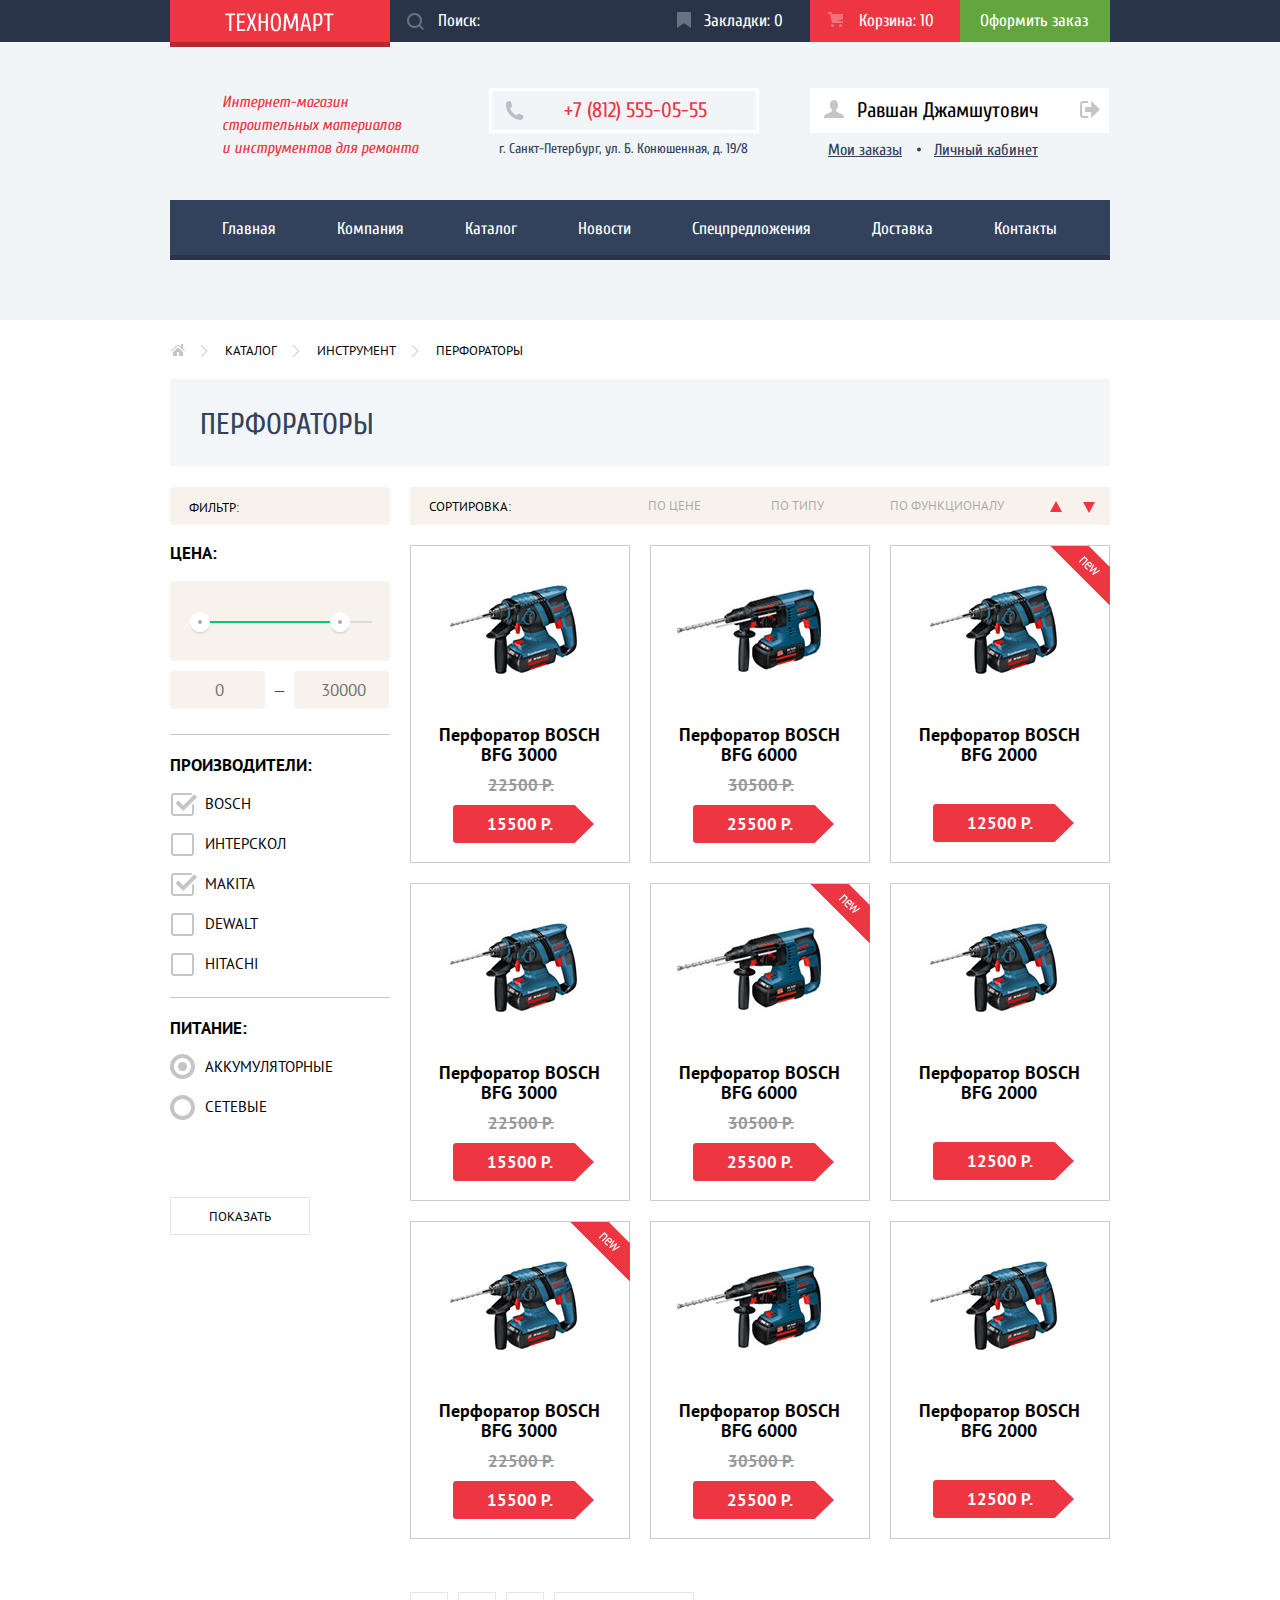
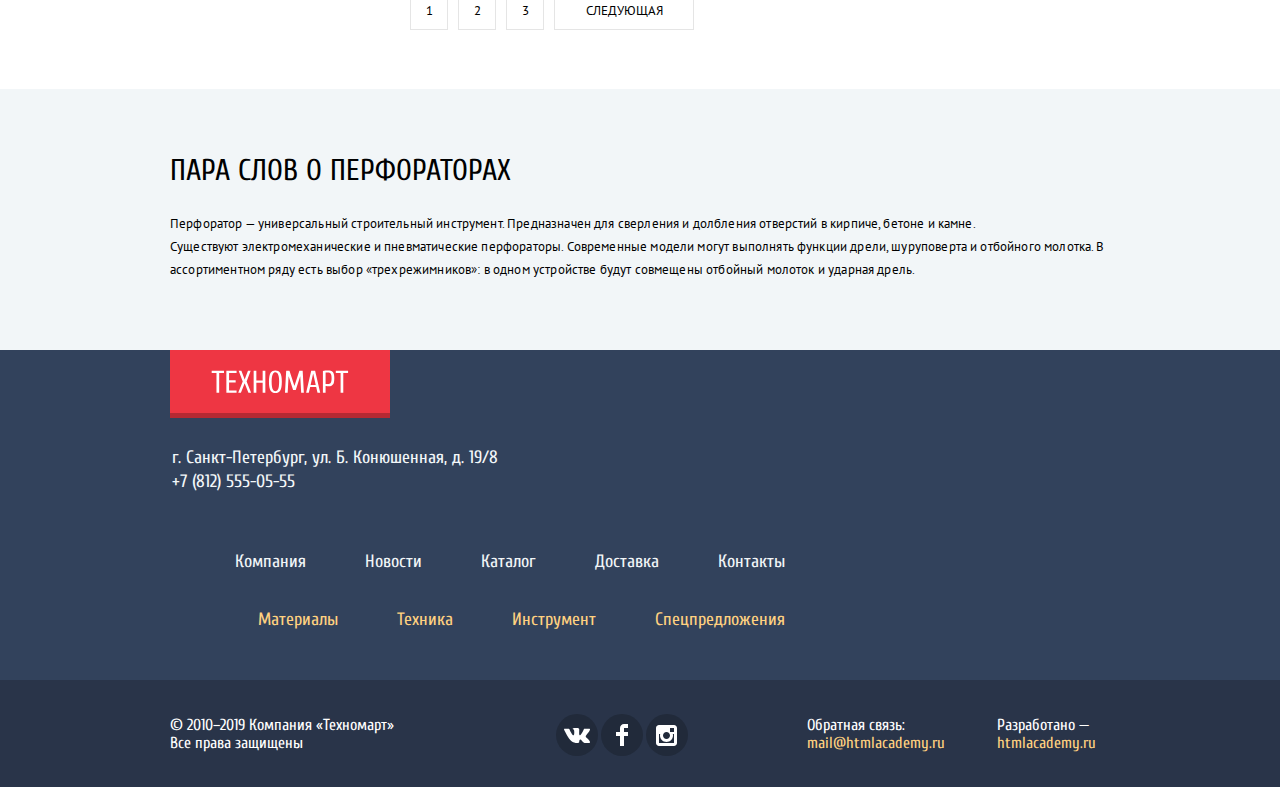
==== catalog.html @ aa344f60 "Category page sort+description" ====
<!DOCTYPE html>
<html lang="ru">

<head>
  <meta charset="utf-8">
  <title>HTML Academy: Техномарт</title>
  <link href="https://fonts.googleapis.com/css?family=Cuprum:400,400i,700,700i%7CPT+Sans:400,700&display=swap&subset=cyrillic" rel="stylesheet">
  <link href="css/normalize.css" rel="stylesheet">
  <link href="css/style.css" rel="stylesheet">
</head>

<body>
  <header class="main-header">
    <div class=top-nav-wrapper>
      <div class="top-nav container">
        <div class="top-logo">
          <a href="#">
            <img class="logo-img" src="img/top-logo.svg" width="109" height="19" alt="Логотип Техномарт"></a>
        </div>
        <form class="top-search" action=" https://echo.htmlacademy.ru" method="get">
          <label class="visually-hidden" for="search-block">Поиск:</label>
          <input type="text" id="search-block" class="search-field" name="search-text" value="" placeholder="Поиск:">
        </form>
        <div class="buttons-block">
          <a class="bookmarks" href="">Закладки: 0</a>
          <a class="cart full" href="">Корзина: 10</a>
          <a class="submit-order" href="">Оформить заказ</a>
        </div>
      </div>
    </div>
    <div class="header-bottom">
      <div class="container">
        <p class="store-description">Интернет-магазин<br>строительных материалов<br>и инструментов для ремонта</p>
        <div class="phone-address">
          <a class="phone" href="tel:+78125550555">+7 (812) 555-05-55</a>
          <p class="address">г. Санкт-Петербург, ул. Б. Конюшенная, д. 19/8</p>
        </div>
        <div class="user-menu">
          <div class="user-name-block">
            <a class="user-name" href="">Равшан Джамшутович</a>
            <button type="button" class="button-logout" aria-label="выйти из профиля"></button>
          </div>
          <div class="personal-links">
            <a href="">Мои заказы</a>
            <a href="">Личный кабинет</a>
          </div>
        </div>
      </div>
      <div class="main-navigation container">
        <nav>
          <ul>
            <li><a href="index.html">Главная</a></li>
            <li><a href="">Компания</a></li>
            <li><a href="catalog.html">Каталог</a></li>
            <li><a href="">Новости</a></li>
            <li><a href="">Спецпредложения</a></li>
            <li><a href="">Доставка</a></li>
            <li><a href="">Контакты</a></li>
          </ul>
        </nav>
      </div>
    </div>
  </header>
  <main>
    <div class="breadcrumbs container">
      <ul>
        <li><a class="crumb-home" aria-label="На главную страницу" href="index.html"></a></li>
        <li><a href="catalog.html">Каталог</a></li>
        <li><a href="">Инструмент</a></li>
        <li><a href="">Перфораторы</a></li>
      </ul>
    </div>
    <h1 class="container">Перфораторы</h1>
    <div class="main-content container">
      <aside class="filter-block">
        <!-- Блок фильтра по цене -->
        <h3 class="filter-header">Фильтр:</h3>
        <form action="https://echo.htmlacademy.ru" method="get">
          <fieldset class="price-filter-fieldset">
            <legend>Цена:</legend>
            <div class="price-range-slider">
              <div class="incative-price"></div>
              <div class="active-price"></div>
              <div class="price-min-slider"></div>
              <div class="price-max-slider"></div>
            </div>
            <input class="price-slider-input-field" type="text" id="min-price" placeholder="0">
            <span class=pirce-separator>—</span>
            <input class="price-slider-input-field" type="text" id="max-price" placeholder="30000">
          </fieldset>
          <div class="separator">
            <fieldset>
              <legend>Производители:</legend>
              <ul class="checklist">
                <li>
                  <input class="visually-hidden filter-checkbox" id="filter-bosh" type="checkbox" name="Bosh" checked>
                  <label for="filter-bosh">Bosch</label>
                </li>
                <li>
                  <input class="visually-hidden filter-checkbox" id="filter-interskol" type="checkbox" name="Интерскол">
                  <label for="filter-interskol">Интерскол</label>
                </li>
                <li>
                  <input class="visually-hidden filter-checkbox" id="filter-makita" type="checkbox" name="Makita" checked>
                  <label for="filter-makita">Makita</label>
                </li>
                <li>
                  <input class="visually-hidden filter-checkbox" id="filter-dewalt" type="checkbox" name="Dewalt">
                  <label for="filter-dewalt">Dewalt</label>
                </li>
                <li>
                  <input class="visually-hidden filter-checkbox" id="filter-hitachi" type="checkbox" name="Hitachi">
                  <label for="filter-hitachi">Hitachi</label>
                </li>
              </ul>
            </fieldset>
          </div>
          <div class="separator">
            <fieldset>
              <legend>Питание:</legend>
              <ul>
                <li>
                  <input class="visually-hidden filter-radio" id="filter-battery" type="radio" name="power-source" value="battery" checked>
                  <label for="filter-battery">Аккумуляторные</label>
                </li>
                <li>
                  <input class="visually-hidden filter-radio" id="filter-power-line" type="radio" name="power-source" value="power-line">
                  <label for="filter-power-line">Сетевые</label>
                </li>
              </ul>
            </fieldset>
          </div>
          <button class="button-fieldset-submit" type="submit">Показать</button>
        </form>
      </aside>
      <section class="items-list">
        <h2 class="visually-hidden">Каталог перфораторов</h2>
        <section class="catalog-sorting-block">
          <h3>Сортировка:</h3>
          <div class="sorting-buttons">
            <button class="sort-type-button price-sort" type="button">По цене</button>
            <button class="sort-type-button type-sort" type="button">По типу</button>
            <button class="sort-type-button function-sort" type="button">По функционалу</button>
            <div class="sorting-order">
              <button class="sort-up" aria-label="По возрастанию"></button>
              <button class="sort-down" aria-label="По убыванию"></button>
            </div>
          </div>
        </section>
        <ul>
          <li>
            <section>
              <img src="img/bosh-bfg-3000.jpg" alt="Перфоратор BOSCH BFG 3000" width="218" height="170">
              <div class="quick-actions">
                <a class="buy-button" href="">купить</a>
                <button class="to-bookmarks-button" type="button">в закладки</button>
              </div>
              <h3>Перфоратор BOSCH BFG 3000</h3>
              <p class="old-price"><del>22500 р.</del></p>
              <p class="final-price">15500 р.</p>
            </section>
          </li>
          <li>
            <section>
              <img src="img/bosh-bfg-6000.jpg" alt="Перфоратор BOSCH BFG 6000" width="218" height="170">
              <div class="quick-actions">
                <a class="buy-button" href="">купить</a>
                <button class="to-bookmarks-button" type="button">в закладки</button>
              </div>
              <h3>Перфоратор BOSCH BFG 6000</h3>
              <p class="old-price"><del>30500 р.</del></p>
              <p class="final-price">25500 р.</p>
            </section>
          </li>
          <li class="new">
            <section>
              <img src="img/bosh-bfg-2000.jpg" alt="Перфоратор BOSCH BFG 2000" width="218" height="170">
              <div class="quick-actions">
                <a class="buy-button" href="">купить</a>
                <button class="to-bookmarks-button" type="button">в закладки</button>
              </div>
              <h3>Перфоратор BOSCH BFG 2000</h3>
              <p class="old-price"></p>
              <p class="final-price">12500 р.</p>
            </section>
          </li>
          <li>
            <section>
              <img src="img/bosh-bfg-3000.jpg" alt="Перфоратор BOSCH BFG 3000" width="218" height="170">
              <div class="quick-actions">
                <a class="buy-button" href="">купить</a>
                <button class="to-bookmarks-button" type="button">в закладки</button>
              </div>
              <h3>Перфоратор BOSCH BFG 3000</h3>
              <p class="old-price"><del>22500 р.</del></p>
              <p class="final-price">15500 р.</p>
            </section>
          </li>
          <li class="new">
            <section>
              <img src="img/bosh-bfg-6000.jpg" alt="Перфоратор BOSCH BFG 6000" width="218" height="170">
              <div class="quick-actions">
                <a class="buy-button" href="">купить</a>
                <button class="to-bookmarks-button" type="button">в закладки</button>
              </div>
              <h3>Перфоратор BOSCH BFG 6000</h3>
              <p class="old-price"><del>30500 р.</del></p>
              <p class="final-price">25500 р.</p>
            </section>
          </li>
          <li>
            <section>
              <img src="img/bosh-bfg-2000.jpg" alt="Перфоратор BOSCH BFG 2000" width="218" height="170">
              <div class="quick-actions">
                <a class="buy-button" href="">купить</a>
                <button class="to-bookmarks-button" type="button">в закладки</button>
              </div>
              <h3>Перфоратор BOSCH BFG 2000</h3>
              <p class="old-price"></p>
              <p class="final-price">12500 р.</p>
            </section>
          </li>
          <li class="new">
            <section>
              <img src="img/bosh-bfg-3000.jpg" alt="Перфоратор BOSCH BFG 3000" width="218" height="170">
              <div class="quick-actions">
                <a class="buy-button" href="">купить</a>
                <button class="to-bookmarks-button" type="button">в закладки</button>
              </div>
              <h3>Перфоратор BOSCH BFG 3000</h3>
              <p class="old-price"><del>22500 р.</del></p>
              <p class="final-price">15500 р.</p>
            </section>
          </li>
          <li>
            <section>
              <img src="img/bosh-bfg-6000.jpg" alt="Перфоратор BOSCH BFG 6000" width="218" height="170">
              <div class="quick-actions">
                <a class="buy-button" href="">купить</a>
                <button class="to-bookmarks-button" type="button">в закладки</button>
              </div>
              <h3>Перфоратор BOSCH BFG 6000</h3>
              <p class="old-price"><del>30500 р.</del></p>
              <p class="final-price">25500 р.</p>
            </section>
          </li>
          <li>
            <section>
              <img src="img/bosh-bfg-2000.jpg" alt="Перфоратор BOSCH BFG 2000" width="218" height="170">
              <div class="quick-actions">
                <a class="buy-button" href="">купить</a>
                <button class="to-bookmarks-button" type="button">в закладки</button>
              </div>
              <h3>Перфоратор BOSCH BFG 2000</h3>
              <p class="old-price"></p>
              <p class="final-price">12500 р.</p>
            </section>
          </li>
        </ul>
        <ul class="catalog-pagination">
          <li class="pagination-item active-pagination">1</li>
          <li class="pagination-item">2</li>
          <li class="pagination-item">3</li>
          <li class="pagination-item next-page-pagination">Следующая</li>
        </ul>
      </section> <!-- items-list-->
    </div>
    <div class="category-description-wrapper">
      <section class="category-description container">
        <h3>Пара слов о перфораторах</h3>
        <p>Перфоратор — универсальный строительный инструмент. Предназначен для сверления и долбления отверстий в кирпиче, бетоне и камне.<br> Существуют электромеханические и пневматические перфораторы. Современные модели могут выполнять функции дрели, шуруповерта и отбойного молотка. В<br>ассортиментном ряду есть выбор «трехрежимников»: в одном устройстве будут совмещены отбойный молоток и ударная дрель.</p>
      </section>
    </div>
  </main>
  <footer>
    <div class="footer-top-wrapper">
      <div class="main-footer container">
        <div class="footer-left-column">
          <div class="bottom-logo">
            <a href="#">
              <img class="logo-img" src="img/top-logo.svg" width="138" height="24" alt="Логотип Техномарт"></a>
          </div>
          <p class="footer-address">г. Санкт-Петербург, ул. Б. Конюшенная, д. 19/8<br> +7 (812) 555-05-55</p>
        </div>
        <div class="footer-right-column">
          <div class="top-links">
            <ul>
              <li><a class="company-links" href="">Компания</a></li>
              <li><a class="company-links" href="">Новости</a></li>
              <li><a class="company-links" href="catalog.html">Каталог</a></li>
              <li><a class="company-links" href="">Доставка</a></li>
              <li><a class="company-links" href="">Контакты</a></li>
            </ul>
          </div>
          <div class="bottom-links">
            <ul>
              <li><a class="goods-links" href="">Материалы</a></li>
              <li><a class="goods-links" href="">Техника</a></li>
              <li><a class="goods-links" href="">Инструмент</a></li>
              <li><a class="goods-links" href="">Спецпредложения</a></li>
            </ul>
          </div>
        </div>
      </div>
    </div>
    <div class="footer-bottom-wrapper">
      <div class="footer-bottom container">
        <p>© 2010–2019 Компания «Техномарт» <br>Все права защищены</p>
        <div class="social-block">
          <a class="social-icon" href=""><img src="img/vk-icon.svg" width="26" height="15" alt="Мы вконтакте"></a>
          <a class="social-icon" href=""><img src="img/fb-icon.svg" width="12" height="22" alt="Мы в фейсбуке"></a>
          <a class="social-icon" href=""><img src="img/insta-icon.svg" width="21" height="21" alt="Мы в инстаграме"></a>
        </div>
        <div class="contact-block">
          <p>Обратная связь:<br><a class="company-links" href="mailto:mail@htmlacademy.ru">mail@htmlacademy.ru</a></p>
          <p>Разработано — <br><a class="company-links" href="https://htmlacademy.ru/intensive/htmlcss">htmlacademy.ru</a>
          </p>
        </div>
      </div>
    </div>
  </footer>
  <!-- Попап подтверждения добавления в корзину -->
  <section class="added-to-cart-popup">
    <div class="top-line"></div>
    <div class="added-message">
      <h2>Товар добавлен в корзину!</h2>
      <button class="close-window" type="button" aria-label="Закрыть окно подтверждения"></button>
    </div>
    <div class="button-area">
      <a class="checkout-button" href="">Оформить заказ</a>
      <button class="continue-shopping" type="button">Продолжить покупки</button>
    </div>
  </section>
</body>

</html>
---- css/style.css ----
body {
  font-family: 'Cuprum', Arial, sans-serif;
  margin: 0;
  padding: 0;
}

a {
  text-decoration: none;
}

.container {
  display: flex;
  width: 940px;
  margin: 0 auto;
}

.space-between {
  justify-content: space-between;
}

.main-header {
  min-width: 940px;
}

.header-bottom {
  padding-top: 46px;
  padding-bottom: 60px;
  background-color: #f1f5f7;
}

.top-nav input {
  width: 222px;
  height: 42px;
  margin-left: 220px;
  color: #fff;
  border: none;
  background-color: #293449;
}

.top-nav input::placeholder {
  color: white;
}

.top-nav input:focus {
  color: black;
  background-color: #fff;
}

.top-search {
  width: 490px;
}

.search-field {
  font-size: 17px;
  font-weight: 400;
  line-height: 18px;
  margin-top: -1px;
  padding-top: 0;
  padding-bottom: 0;
  padding-left: 48px;
  background-image: url('../img/icon-search-grey.png');
  background-repeat: no-repeat;
  background-position: 17px 14px;
}

.search-field:hover {
  background-image: url('../img/icon-search.png');
}

.search-field:focus {
  background-image: url('../img/icon-search-red.png');
}

.buttons-block {
  display: flex;
  width: 450px;
  justify-content: flex-end;
  flex-wrap: wrap;
}

.top-logo {
  position: absolute;
  display: flex;
  background-color: #ee3643;
  box-shadow: inset 0 -5px 0 rgba(0, 0, 0, .24);
}

.top-logo a {
  padding-top: 13px;
  padding-right: 56px;
  padding-bottom: 11px;
  padding-left: 55px;
}

.bottom-logo {
  width: 220px;
  height: 68px;
  background-color: #ee3643;
  box-shadow: inset 0 -5px 0 rgba(0, 0, 0, .24);
}

.bottom-logo img {
  padding-top: 20px;
  padding-right: 41px;
  padding-bottom: 20px;
  padding-left: 41px;
}

.top-logo:hover,
.top-logo:active {
  background-color: #ca2c37;
}

.top-nav .submit-order {
  background-color: #63a63e;
}

.top-nav .submit-order:hover {
  background-color: #5fbb2d;
}

.top-nav .submit-order:focus {
  background-color: #5fbb2d;
}

.top-nav .submit-order:active {
  opacity: .6;
  background-color: #518534;
}

.top-nav .full {
  background-color: #ee3643;
}

.user-name {
  font-size: 21px;
  font-weight: 400;
  line-height: 21px;
  position: relative;
  display: block;
  padding-top: 12px;
  padding-bottom: 11px;
  padding-left: 47px;
  color: #000;
}

.user-name::before {
  position: absolute;
  content: '';
  background-image: url('../img/icon-user.png');
  background-repeat: no-repeat;
}

.user-name:active {
  opacity: .3;
}

.user-menu {
  width: 299px;
  min-height: 45px;
  padding-left: 51px;
}

.user-name-block {
  display: flex;
  flex-direction: row;
  min-height: 45px;
  background-color: #fff;
  background-image: url('../img/icon-user.png');
  background-repeat: no-repeat;
  background-position: 14px 12px;
  justify-content: space-between;
}

.button-logout {
  width: 20px;
  height: 17px;
  margin-top: 13px;
  margin-right: 9px;
  border: none;
  background-color: #fff;
  background-image: url('../img/icon-logout.png');
}

.personal-links {
  display: flex;
  flex-direction: row;
  margin-top: 8px;
  margin-left: 18px;
  flex-wrap: wrap;
}

.personal-links a {
  font-size: 16px;
  font-weight: 400;
  line-height: 18px;
  position: relative;
  margin-right: 32px;
  text-decoration: underline;
  color: #32425c;
}

.personal-links a::after {
  position: absolute;
  top: 6px;
  right: -20px;
  width: 5px;
  height: 5px;
  content: '';
  background-image: url('../img/bullet.svg');
  background-repeat: no-repeat;
}

.personal-links a:last-child::after {
  content: none;
}

.personal-links a:hover,
.personal-links a:focus {
  color: #ee3643;
}

.personal-links a:active {
  opacity: .3;
  color: #32425c;
}

.top-nav a,
.top-nav a:hover,
.top-nav a:focus {
  font-size: 17px;
  font-weight: 400;
  line-height: 18px;
  color: #fff;
}

.top-nav a:active {
  opacity: .6;
}

.store-description {
  font-size: 16px;
  font-style: italic;
  line-height: 23px;
  margin-top: 3px;
  margin-bottom: 0;
  margin-left: 52px;
  color: #ee3643;
}

.phone-address {
  width: 270px;
  margin-left: 71px;
}

.phone {
  font-size: 21px;
  font-weight: 400;
  line-height: 21px;
  display: block;
  box-sizing: border-box;
  width: 100%;
  padding-top: 9px;
  padding-bottom: 9px;
  padding-left: 72px;
  color: #ee3643;
  border: 3px solid #fff;
  background-image: url('../img/icon-phone.svg');
  background-repeat: no-repeat;
  background-position: 13px 10px;
}

.address {
  margin-top: 4px;
  margin-bottom: 0;
  margin-left: 10px;
}

.user-buttons {
  display: flex;
  width: 281px;
  margin-left: 69px;
  justify-content: space-between;
  flex-wrap: wrap;
  align-items: flex-start;
}

.button {
  font-size: 21px;
  font-weight: 400;
  line-height: 21px;
  display: block;
  padding-top: 12px;
  padding-right: 25px;
  padding-bottom: 12px;
  padding-left: 25px;
  color: #000;
}

.sign-in {
  padding-right: 27px;
  padding-left: 48px;
  background-color: #fff;
  background-image: url('../img/icon-login.svg');
  background-repeat: no-repeat;
  background-position: 15px 14px;
}

.registration {
  width: 100px;
  background-color: #fff;
}

.phone:visited {
  color: #ee3643;
}

.address {
  font-size: 14px;
  font-weight: 400;
  line-height: 24px;
  color: #32425c;
}

.button:hover,
.button:focus {
  color: #ee3643;
}

.button:active {
  opacity: .3;
  color: #000;
}

.main-navigation {
  min-height: 60px;
  margin-top: 39px;
  background-color: #32425c;
  box-shadow: inset 0 -5px 0 #293449;
}

.main-navigation ul {
  display: flex;
  margin-top: 0;
  margin-bottom: 0;
  margin-left: 22px;
  padding-left: 0;
  list-style-type: none;
}

.main-navigation li {
  font-size: 17px;
  font-weight: 400;
  line-height: 17px;
  color: #fff;
}

.main-navigation li:focus,
.main-navigation li:hover {
  background-color: #1d2739;
}

.main-navigation li:active {
  opacity: .5;
  background-color: #1d2739;
}

.main-navigation a {
  display: block;
  padding-top: 20px;
  padding-right: 31px;
  padding-bottom: 22px;
  padding-left: 30px;
  color: #fff;
}

.main-navigation a:visited {
  color: #fff;
}

.breadcrumbs ul {
  list-style: none;
}

.breadcrumbs li {
  font-family: 'PT Sans', Arial, sans-serif;
  font-size: 13px;
  font-weight: 400;
  line-height: 18px;
  position: relative;
  margin-right: 40px;
  text-transform: uppercase;
  color: #000;
}

.breadcrumbs li::before {
  position: absolute;
  top: 3px;
  left: -25px;
  width: 8px;
  height: 12px;
  content: '';
  background-image: url('../img/icon-right-small.svg');
  background-repeat: no-repeat;
}

.breadcrumbs li:first-child::before {
  content: none;
}

.breadcrumbs a,
.breadcrumbs a:visited {
  color: #000;
}

h1 {
  font-size: 30px;
  font-weight: 400;
  line-height: 30px;
  text-transform: uppercase;
  color: #32425c;
  background-color: #f2f6f8;
}

.info {
  box-sizing: border-box;
  width: 519px;
}

.info ul {
  margin-top: 20px;
  margin-left: 1px;
  padding: 0;
  list-style: none;
}

.info.map {
  width: 300px;
  margin-left: 121px;
}

.mini-map {
  margin: 0;
  margin-top: 32px;
  padding: 0;
  border: 0;
}

.info h2 {
  font-size: 30px;
  font-weight: 400;
  line-height: 30px;
  margin: 0;
  padding: 0;
  text-transform: uppercase;
}

.info p {
  font-family: 'PT Sans', Arial, sans-serif;
  font-size: 13px;
  font-weight: 400;
  line-height: 24px;
  margin-top: 25px;
  margin-bottom: 0;
}

.info li {
  font-size: 18px;
  font-weight: 400;
  line-height: 20px;
  display: flex;
  margin-bottom: 20px;
}

.info li::before {
  width: 25px;
  height: 2px;
  margin-top: 9px;
  margin-right: 10px;
  content: '';
  background: #ee3643;
}

.button-info {
  font-size: 14px;
  font-weight: 400;
  line-height: 18px;
  display: block;
  width: 140px;
  margin-top: 37px;
  padding-top: 11px;
  padding-right: 40px;
  padding-bottom: 9px;
  padding-left: 40px;
  text-transform: uppercase;
  color: #fff;
  border-width: 0;
  border-radius: 2px;
  background-color: #ee3643;
}

.credit {
  display: inline-block;
  width: auto;
  padding-left: 45px;
  padding-right: 44px;
  margin-top: 13px;
}

.map .button-info {
  width: 100%;
  margin-top: 35px;
  padding-left: 45px;
}

.button-info:hover,
.button-info:focus,
.slider-item a:hover,
.slider-item a:focus,
.section-header-wrapper a:hover,
.section-header-wrapper a:focus {
  background-color: #ca2c37;
}

.button-info:active,
.slider-item a:active {
  background-color: #ba2732;
}

.write-to-us {
  display: none;
  position: absolute;
  top: 2520px;
  left: 410px;
  width: 620px;
  min-height: 430px;
  background-color: #fff;
}

.write-to-us label {
  font-size: 18px;
  font-weight: 400;
  line-height: 18px;
  display: block;
  margin-bottom: 9px;
}

.write-to-us input {
  font-family: 'PT Sans';
  font-size: 13px;
  font-weight: 400;
  line-height: 18px;
  padding-top: 0;
  padding-left: 14px;
  color: #a9a9a9;
}

.write-to-us .input-set {
  display: flex;
  flex-direction: row;
  box-sizing: border-box;
  width: 460px;
  margin-top: 47px;
  margin-right: 80px;
  margin-left: 80px;
  justify-content: space-between;
  flex-wrap: wrap;
}

.small-set {
  width: 220px;
}

.big-set {
  width: 100%;
  margin-top: 21px;
  margin-bottom: 34px;
}

.big-set label {
  margin-left: 1px;
}

.big-set textarea {
  font-family: 'PT Sans';
  font-size: 13px;
  font-weight: 400;
  line-height: 18px;
  height: 114px;
  padding-top: 8px;
  padding-left: 13px;
  resize: none;
}

.popup-input-text {
  box-sizing: border-box;
  width: 100%;
  height: 38px;
  border: 2px solid #dee3e4;
  border-radius: 3px;
}

.submit-button {
  font-size: 14px;
  font-weight: 400;
  line-height: 18px;
  width: 460px;
  height: 38px;
  margin-top: 37px;
  margin-left: 80px;
  cursor: pointer;
  text-transform: uppercase;
  color: #fff;
  border: none;
  border-radius: 3px;
  background-color: #ee3643;
}

.map-popup {
  position: absolute;
  top: 2333px;
  left: 235px;
}

.close-map-button {
  height: 21px;
  width: 21px;
  background-color: transparent;
  border: none;
  background-image: url('../img/close-button.png');
  background-repeat: no-repeat;
  position: relative;
  top: -433px;
  left: -49px;
}

.main-footer {
  margin-top: 86px;
  padding-bottom: 32px;
  color: #f3f7f9;
  background-color: #32425c;
  flex-wrap: wrap;
}

.main-footer ul {
  list-style-type: none;
}

.top-links {
  margin-top: 38px;
}

.bottom-links {
  margin-top: 34px;
}

.top-links ul,
.bottom-links ul {
  display: flex;
  justify-content: flex-end;
  flex-wrap: wrap;
}

.top-links li,
.bottom-links li {
  margin-left: 59px;
}

.top-links li:first-child,
.bottom-links li:first-child {
  margin-left: 0;
}

.main-footer li {
  font-size: 18px;
  font-weight: 400;
  line-height: 24px;
}

.footer-right-column {
  width: 615px;
}

.main-footer .company-links {
  color: #f1f5f7;
}

.main-footer .goods-links {
  color: #ffd180;
}

.main-footer .company-links:hover,
.main-footer .company-links:focus,
.main-footer .goods-links:hover,
.main-footer .goods-links:focus {
  text-decoration: underline;
}

.main-footer .company-links:active,
.main-footer .goods-links:active {
  opacity: .5;
}

.footer-bottom {
  display: flex;
  min-height: 107px;
  background-color: #293449;
  justify-content: space-between;
}

.footer-bottom p {
  font-size: 16px;
  font-weight: 400;
  line-height: 18px;
  margin: 0;
  margin-top: 36px;
  color: #fff;
}

.social-block {
  display: flex;
  flex-direction: row;
  margin-top: 34px;
  margin-left: 97px;
}

.footer-bottom .social-icon {
  display: flex;
  width: 42px;
  height: 42px;
  margin-right: 3px;
  border-width: 0;
  border-radius: 21px;
  background-color: #212a3a;
  justify-content: center;
}

.social-icon img {
  margin: auto;
}

.footer-bottom .social-icon:hover,
.footer-bottom .social-icon:focus,
.footer-bottom .social-icon:active {
  background-color: #ee3643;
}

.footer-bottom .company-links {
  color: #ffd180;
}

.footer-bottom .company-links:hover,
.footer-bottom .company-links:focus {
  text-decoration: underline;
}

.footer-bottom .company-links:active {
  text-decoration: none;
  color: #ee3643;
}

.filter-block legend {
  font-family: 'PT Sans', Arial, sans-serif;
  font-size: 17px;
  font-weight: 700;
  line-height: 30px;
  text-transform: uppercase;
  color: #000;
}

.filter-block {
  font-family: 'PT Sans', Arial, sans-serif;
  font-size: 15px;
  font-weight: 400;
  line-height: 20px;
  display: flex;
  width: 220px;
  margin-right: 20px;
  margin-bottom: 15px;
  text-transform: uppercase;
  color: #000;
  flex-wrap: wrap;
  align-content: flex-start;
}

.filter-block ul {
  margin-left: 0;
  padding: 0;
}

.filter-block li {
  margin-bottom: 20px;
}

.filter-block ul {
  margin-top: 14px;
  margin-left: 35px;
  padding: 0;
  list-style-type: none;
  user-select: none;
}

.filter-block fieldset {
  border: none;
  margin-bottom: 3px;
}

.button-fieldset-submit {
  width: 140px;
  height: 38px;
  border: 1px solid #e5e5e5;
  background-color: #ffffff;
  text-transform: uppercase;
  font-family: 'PT Sans';
  font-size: 13px;
  font-weight: 400;
  line-height: 18px;
  padding-top: 3px;
  margin-top: 57px;
}

.items-list ul {
  display: flex;
  padding: 0;
  margin-top: 0;
  margin-left: 0;
  margin-right: 0;
  margin-bottom: 33px;
  list-style-type: none;
  flex-wrap: wrap;
}

.items-list li {
  position: relative;
  box-sizing: border-box;
  width: 220px;
  min-height: 318px;
  margin-right: 20px;
  margin-bottom: 20px;
  border: 1px solid #ccc;
}

.items-list {
  display: flex;
  flex-wrap: wrap;
  width: 700px;
  text-align: center;
}

.row-4x {
  width: 940px;
}

.items-list h3 {
  font-family: 'PT Sans', Arial, sans-serif;
  font-size: 18px;
  font-weight: 700;
  line-height: 20px;
  margin-top: 5px;
  margin-bottom: 0;
  padding-right: 29px;
  padding-left: 27px;
  color: #000;
}

.old-price {
  font-family: 'PT Sans', Arial, sans-serif;
  font-size: 17px;
  font-weight: 700;
  line-height: 18px;
  display: block;
  min-height: 17px;
  margin-top: 11px;
  margin-bottom: 0;
  margin-left: 2px;
  text-align: center;
  text-decoration: line-through;
  text-transform: uppercase;
  color: #999;
}

.items-list .final-price {
  font-family: 'PT Sans', Arial, sans-serif;
  font-size: 17px;
  font-weight: 700;
  line-height: 18px;
  display: inline-block;
  width: 148px;
  height: 38px;
  margin-top: 8px;
  margin-bottom: 0;
  margin-left: 0;
  padding-top: 13px;
  padding-bottom: 8px;
  text-align: center;
  text-transform: uppercase;
  color: #fff;
  background-image: url('../img/catalog-button-price.svg');
  background-repeat: no-repeat;
  background-position: 7px 3px;
}

.items-list img {
  max-width: 100%;
  min-width: 218px;
  min-height: 170px;
}

.items-list .buy-button {
  font-size: 14px;
  font-weight: 400;
  line-height: 18px;
  display: block;
  box-sizing: border-box;
  width: 135px;
  height: 38px;
  margin: 43px auto 8px;
  padding-top: 11px;
  padding-right: 45px;
  padding-bottom: 14px;
  padding-left: 47px;
  text-transform: uppercase;
  color: #fff;
  border-radius: 3px;
  background-color: #63a63e;
  background-image: url('../img/cart-icon.png');
  background-repeat: no-repeat;
  background-position: 12px 12px;
  box-shadow: inset 0 -3px 0 #367315;
}

.items-list .buy-button:hover,
.items-list .buy-button:focus {
  background-color: #5fbb2d;
}

.items-list .buy-button:active {
  background-color: #518534;
}

.items-list .to-bookmarks-button {
  font-size: 14px;
  font-weight: 400;
  line-height: 18px;
  display: block;
  box-sizing: border-box;
  width: 135px;
  height: 38px;
  margin: 0 auto 52px;
  padding-top: 6px;
  padding-left: 11px;
  text-transform: uppercase;
  color: #32425c;
  border: 3px solid #63a63e;
  border-radius: 3px;
  background-color: transparent;
}

.items-list .to-bookmarks-button:hover,
.items-list .to-bookmarks-button:focus {
  border: 3px solid #32425c;
}

.items-list .to-bookmarks-button:active {
  border: 3px solid rgba(50, 66, 92, 0.3);
}

.added-to-cart-popup {
  display: none;
  position: fixed;
  z-index: 1;
  top: 411px;
  left: 266px;
  display: none;
  width: 620px;
  min-height: 82px;
  box-shadow: 0 20px 40px rgba(41, 52, 73, .75);
}

.close-window {
  position: absolute;
  top: 16px;
  left: 590px;
  width: 21px;
  height: 21px;
  cursor: pointer;
  border: none;
  background-image: url('../img/close-button.png');
  background-repeat: no-repeat;
}

.top-line {
  height: 7px;
  background-color: #ee3643;
}

.added-message {
  min-height: 163px;
  background-color: #fff;
  background-image: url('../img/info-green-ok.png');
  background-repeat: no-repeat;
  background-position: 81px 48px;
  background-size: 66px 66px;
}

.added-message h2 {
  font-size: 30px;
  font-weight: 400;
  line-height: 30px;
  display: block;
  margin-top: 0;
  margin-bottom: 0;
  margin-left: 180px;
  padding-top: 65px;
  padding-right: 81px;
  padding-bottom: 49px;
}

.button-area {
  display: flex;
  min-height: 112px;
  background-color: #f1f1f1;
}

.checkout-button {
  font-size: 14px;
  font-weight: 400;
  line-height: 18px;
  display: block;
  box-sizing: border-box;
  width: 220px;
  height: 38px;
  margin-top: 37px;
  margin-right: 20px;
  margin-left: 80px;
  padding-top: 11px;
  padding-right: 62px;
  padding-left: 59px;
  text-transform: uppercase;
  color: #fff;
  background-color: #ee3643;
}

.continue-shopping {
  font-size: 14px;
  font-weight: 400;
  line-height: 18px;
  display: block;
  box-sizing: border-box;
  width: 220px;
  height: 38px;
  margin-top: 37px;
  padding-top: 4px;
  padding-left: 3px;
  cursor: pointer;
  text-transform: uppercase;
  border: none;
  background-color: #fff;
}

.top-nav-wrapper {
  background-color: #293449;
}

.top-nav {
  background-color: #293449;
}

.contact-block {
  display: flex;
  margin-right: 14px;
}

.contact-block p {
  margin-left: 52px;
}

.shipment-contacts {
  padding-top: 80px;
}

.footer-top-wrapper {
  background-color: #32425c;
}

.footer-bottom-wrapper {
  background-color: #293449;
}

.breadcrumbs ul {
  display: flex;
  margin: 0;
  padding: 0;
}

.breadcrumbs {
  margin-top: 22px;
  margin-bottom: 19px;
}

.crumb-home {
  display: block;
  width: 15px;
  height: 12px;
  margin-top: 2px;
  background-image: url('../img/icon-home.svg');
  background-repeat: no-repeat;
}

.filter-item {
  margin: 0;
  padding: 0;
}

.separator {
  border-top: solid 1px #c5c5c5;
  width: 220px;
  padding-top: 15px;
}

.filter-checkbox+label {
  position: relative;
}

.filter-checkbox+label::before {
  position: absolute;
  top: -1px;
  left: -34px;
  width: 23px;
  height: 23px;
  content: '';
  background-image: url('../img/checkbox-off.svg');
}

.filter-checkbox:checked+label::before {
  position: absolute;
  top: -1px;
  left: -34px;
  width: 27px;
  height: 23px;
  content: '';
  background-image: url('../img/checkbox-on.svg');
}

.filter-radio+label {
  position: relative;
}

.filter-radio+label::before {
  position: absolute;
  top: -2px;
  left: -35px;
  width: 25px;
  height: 25px;
  content: '';
  background-image: url('../img/radio-off.svg');
}

.filter-radio:checked+label::before {
  position: absolute;
  top: -3px;
  left: -35px;
  width: 25px;
  height: 25px;
  content: '';
  background-image: url('../img/radio-on.svg');
}

.quick-actions {
  display: none;
}

.items-list li:hover .quick-actions {
  display: block;
}

.items-list li:hover img {
  display: none;
}

.items-list li:nth-child(3n) {
  margin-right: 0;
}

.items-list.row-4x li:nth-child(3n) {
  margin-right: 20px;
}

.items-list.row-4x li:nth-child(4n) {
  margin-right: 0px;
}

.new::before {
  position: absolute;
  left: 159px;
  width: 60px;
  height: 59px;
  content: '';
  background-image: url('../img/new_flag.png');
  background-repeat: no-repeat;
}

main h1 {
  box-sizing: border-box;
  padding-top: 31px;
  padding-bottom: 26px;
  padding-left: 30px;
}

fieldset {
  margin: 0;
  padding: 0;
}

.main-content {
  margin-top: 21px;
  flex-wrap: wrap;
  align-items: flex-start;
}

.bookmarks,
.cart,
.submit-order {
  font-size: 17px;
  box-sizing: border-box;
  width: 150px;
  padding-top: 12px;
  padding-bottom: 12px;
  padding-left: 20px;
  text-align: left;
  text-decoration: none;
  color: #fff;
}

.cart {
  position: relative;
  padding-left: 49px;
}

.cart::before {
  position: absolute;
  top: 12px;
  left: 18px;
  width: 15px;
  height: 15px;
  content: '';
  opacity: .3;
  background-image: url('../img/cart-icon.svg');
  background-repeat: no-repeat;
  background-position: 0 0;
}

.bookmarks {
  position: relative;
  padding-left: 44px;
}

.bookmarks::before {
  position: absolute;
  top: 12px;
  left: 17px;
  width: 14px;
  height: 16px;
  content: '';
  opacity: .3;
  background-image: url('../img/icon-bookmark.svg');
  background-repeat: no-repeat;
  background-position: 0 0;
}

.bookmarks:hover::before {
  opacity: 1;
}

.bookmarks:active::before {
  opacity: .5;
}

.cart:hover::before {
  opacity: 1;
}

.cart:active::before {
  opacity: .5;
}

.sign-in:focus,
.sign-in:hover {
  background-image: url('../img/icon-login-black.svg');
}

.footer-address {
  font-size: 18px;
  font-weight: 400;
  line-height: 24px;
  margin-top: 28px;
  margin-left: 2px;
}

/* Избранные категории главной */
.promo-block {
  display: flex;
  flex-wrap: wrap;
  flex-direction: row;
  margin-top: 59px;
  margin-bottom: 33px;
}

.featured-section {
  width: 300px;
  height: 123px;
  box-sizing: border-box;
  margin-right: 20px;
  margin-bottom: 20px;
  position: relative;
}

.new-section::before {
  position: absolute;
  left: 240px;
  width: 60px;
  height: 59px;
  content: '';
  background-image: url('../img/new_flag.png');
  background-repeat: no-repeat;
}

.featured-section h3 {
  color: #ffffff;
  font-size: 24px;
  font-weight: 700;
  line-height: 30px;
  margin-left: 22px;
  margin-top: 0;
  padding-top: 21px;
  margin-bottom: 12px;
}

.featured-section a {
  display: block;
  box-sizing: border-box;
  width: 135px;
  height: 38px;
  background-color: rgba(0, 0, 0, 0.1);
  color: #ffffff;
  font-size: 14px;
  font-weight: 400;
  line-height: 18px;
  text-transform: uppercase;
  text-align: center;
  border-radius: 3px;
  margin-left: 25px;
  padding-top: 11px;
}

.materials {
  background-color: #ffbf47;
  background-image: url('../img/icon-1.svg');
  background-repeat: no-repeat;
  background-position: 213px 31px;
}

.tools {
  background-color: #3bbce3;
  background-image: url('../img/icon-2.svg');
  background-repeat: no-repeat;
  background-position: 197px 33px;
}

.machinery {
  background-color: #dc91d8;
  background-image: url('../img/icon-3.svg');
  background-repeat: no-repeat;
  background-position: 191px 31px;
  margin-right: 0;
}

.discount-50 {
  background-color: #8ed78f;
  background-image: url('../img/icon-4.svg');
  background-repeat: no-repeat;
  background-position: 197px 26px;
  margin-right: 0;
}

.shipment-free {
  background-color: #ffc047;
  background-image: url('../img/icon-5.svg');
  background-repeat: no-repeat;
  background-position: 192px 32px;
  margin-right: 0;
}

.promo-slider {
  background-color: #000000;
  width: 620px;
  height: 266px;
  margin-right: 20px;
  margin-bottom: 20px;
}

.promo-slider ul,
li {
  padding: 0;
  margin: 0;
}

.slider-item {
  width: 620px;
  height: 266px;
}

.drill-slide {
  display: none;
  background-image: url('../img/drill-slide.jpg');
  background-repeat: no-repeat;
}

.perf-slide {
  background-image: url('../img/perf-slide.jpg');
  background-repeat: no-repeat;
}

.slider-indicator {
  position: relative;
  display: inline-block;
  width: 10px;
  height: 10px;
  border-radius: 50%;
  cursor: pointer;
  top: -50px;
  left: -283px;
  margin-right: 11px;
  background-color: #ffffff;
}

.slider-indicator.active::before {
  content: "";
  position: absolute;
  top: ;
  width: 6px;
  height: 6px;
  margin: -4px;
  background-color: #ee3643;
  border-radius: 50%;
  left: 6px;
  top: 6px;
}

.promo-slider input::before {
  content: "";
  width: 6px;
  height: 6px;
  background-color: #000000;
}

.promo-slider h3 {
  color: #ffffff;
  font-size: 36px;
  font-weight: 700;
  line-height: 36px;
  text-transform: uppercase;
  margin-top: 23px;
  margin-left: 24px;
  margin-bottom: 2px;
}

.promo-slider p {
  color: #ffffff;
  margin-top: 0;
  margin-left: 24px;
  font-size: 18px;
  font-weight: 400;
  line-height: 24px;
}

.promo-slider a {
  display: block;
  color: #ffffff;
  font-size: 14px;
  font-weight: 400;
  line-height: 18px;
  text-transform: uppercase;
  width: 195px;
  height: 38px;
  background-color: #ee3643;
  border-radius: 3px;
  text-align: center;
  box-sizing: border-box;
  margin-top: 50px;
  margin-left: 26px;
  padding-top: 11px;
}

.previous-slide {
  width: 22px;
  height: 40px;
  margin-left: 26px;
  margin-top: 11px;
  background-image: url('../img/icon-left.svg');
  background-repeat: no-repeat;
  border: none;
  background-color: transparent;
}

.promo-slider ul {
  float: right;
  list-style: none;
  display: flex;
  flex-direction: row;
}

.promo-slider fieldset {
  border: none;
}

.next-slide {
  float: right;
  width: 22px;
  height: 40px;
  margin-right: 20px;
  margin-top: 10px;
  background-image: url('../img/icon-right.svg');
  background-repeat: no-repeat;
  border: none;
  background-color: transparent;
}

/*Блок избранных товаров*/
.featured-items {
  flex-direction: column;
}

.section-header-wrapper {
  display: flex;
  flex-direction: row;
  justify-content: space-between;
  align-items: flex-start;
  min-height: 89px;
  width: 940px;
  background-color: #f9f5f0;
  margin-bottom: 20px;
}

.section-header-wrapper h2 {
  color: #32425c;
  font-size: 30px;
  font-weight: 400;
  line-height: 30px;
  text-transform: uppercase;
  margin-left: 29px;
  margin-top: 30px;
}

.section-header-wrapper a {
  display: block;
  width: 253px;
  min-height: 38px;
  background-color: #ee3643;
  color: #ffffff;
  font-size: 14px;
  font-weight: 400;
  line-height: 18px;
  text-transform: uppercase;
  margin-right: 23px;
  text-align: center;
  margin-top: 25px;
  padding-top: 11px;
  border-radius: 3px;
  box-sizing: border-box;
}

.featured-manufactures {
  flex-wrap: wrap;
  margin-top: 1px;
  margin-bottom: 60px;
}

.featured-manufactures ul {
  display: flex;
  flex-direction: row;
  flex-wrap: wrap;
  list-style: none;
  margin: 0;
  margin-bottom: 5px;
  padding: 0;
}

.featured-manufactures li {
  display: flex;
  box-sizing: border-box;
  width: 220px;
  height: 145px;
  border: 1px solid #eaeaea;
  background-color: #ffffff;
  margin-right: 20px;
  margin-bottom: 20px;
}

.featured-manufactures li:hover,
.featured-manufactures li:focus {
  box-shadow: 0 10px 25px rgba(41, 52, 73, 0.5);
}

.featured-manufactures img {
  margin: auto;
}

.featured-manufactures .interskol {
  margin-top: 20px;
}

.featured-manufactures .metabo {
  margin-top: 33px;
  margin-left: 10px;
}

.featured-manufactures li:nth-child(4n) {
  margin-right: 0;
}

.services {
  flex-direction: column;
  background-color: #f4f8f9;
}

.services h2 {
  font-size: 30px;
  font-weight: 400;
  line-height: 30px;
  text-transform: uppercase;
  margin-top: 65px;
  margin-left: 1px;
}

.service-description {
  font-family: 'PT Sans';
  font-weight: 400;
  line-height: 24px;
  font-size: 13px;
  margin-top: 0;
  margin-left: 1px;
  margin-bottom: 71px;
}

.services-slider {
  display: flex;
}

.service-summary ul {
  list-style: none;
  margin-left: 80px;
  margin-top: 0;
  margin-bottom: 0;
  padding: 0;
}

.services-buttons {
  display: flex;
  flex-direction: column;
  align-items: flex-start;
  position: relative;
}

.services-buttons::after {
  content: "";
  width: 10px;
  height: 272px;
  position: absolute;
  left: 230px;
  top: -45px;
  background-image: url('../img/services-shadow.png');
  background-repeat: no-repeat;
}

.service-summary h3 {
  color: #32425c;
  font-size: 36px;
  font-weight: 400;
  line-height: 36px;
  text-transform: uppercase;
  margin-top: -3px;
  margin-left: -1px;
  margin-bottom: 25px;
}

.service-summary li {
  min-height: 284px;
  width: 700px;
}

.service-summary p {
  font-family: "PT Sans";
  font-weight: 400;
  font-size: 13px;
  line-height: 24px;
}

.service-button {
  box-sizing: border-box;
  width: 240px;
  min-height: 61px;
  box-shadow: 0 1px 0 #293449, inset 0 1px 0 #405069;
  background-color: #32425c;
  color: #ffffff;
  font-size: 21px;
  font-weight: 700;
  line-height: 30px;
  padding-top: 0px;
  padding-left: 22px;
  text-align: left;
  margin: 0;
  border: 0;
}

.service-button:hover,
.service-button:focus {
  background-color: #293449;
}

.service-button:active {
  background-color: #ffffff;
  color: #32425c;
}

.services-wrapper {
  background-color: #f4f8f9;
}

.services-shipment-slide {
  display: none;
  background-image: url('../img/truck-468x261.png');
  background-repeat: no-repeat;
  background-position: 152px 25px;
}

.services-warrenty-slide {
  display: none;
  background-image: url('../img/medal-389x283.png');
  background-repeat: no-repeat;
  background-position: 239px 3px;
}

.services-credit-slide {
  background-image: url('../img/finances-465x285.png');
  background-repeat: no-repeat;
  background-position: 166px 0px;
}

.filter-sorting-header {
  display: flex;
  flex-direction: row;
  box-sizing: border-box;
  width: 940px;
}

.filter-header {
  width: 220px;
  min-height: 38px;
  box-sizing: border-box;
  background-color: #f7f3ec;
  color: #000000;
  font-family: "PT Sans";
  font-size: 13px;
  font-weight: 400;
  line-height: 18px;
  text-transform: uppercase;
  padding-left: 19px;
  padding-top: 12px;
  margin-top: 0px;
  margin-bottom: 20px;
  border-radius: 4px;
}

.price-filter-fieldset {
  margin-top: -7px;
}

.price-range-slider {
  position: relative;
  background-color: #f7f3ec;
  box-sizing: border-box;
  width: 220px;
  min-height: 80px;
  margin-top: 13px;
  margin-bottom: 10px;
  border-radius: 4px;
  border: none;
}

.price-slider-input-field {
  background-color: #f7f3ec;
  box-sizing: border-box;
  width: 95px;
  min-height: 38px;
  border-radius: 4px;
  border-width: 0px;
  text-align: center;
  color: #000000;
  font-family: "PT Sans";
  font-size: 17px;
  font-weight: 400;
  line-height: 18px;
  padding-left: 5px;
  margin-bottom: 22px;
}

.pirce-separator {
  color: #444444;
  font-family: "PT Sans";
  font-size: 16px;
  font-weight: 400;
  line-height: 18px;
  text-transform: uppercase;
  margin-left: 4px;
  margin-right: 4px;
}

.price-min-slider {
  position: absolute;
  top: 31px;
  left: 20px;
  width: 20px;
  height: 22px;
  background-image: url('../img/filter-button.svg');
  background-repeat: no-repeat;
}

.price-max-slider {
  position: absolute;
  top: 31px;
  left: 160px;
  width: 20px;
  height: 22px;
  background-image: url('../img/filter-button.svg');
  background-repeat: no-repeat;
}

.active-price {
  position: absolute;
  box-sizing: border-box;
  width: 152px;
  height: 2px;
  background-color: #00ca74;
  top: 40px;
  left: 22px;
}

.incative-price {
  position: absolute;
  box-sizing: border-box;
  width: 180px;
  height: 2px;
  background-color: #d7dcde;
  top: 40px;
  left: 22px;
}

.catalog-sorting-block {
  display: flex;
  justify-content: space-between;
  background-color: #f7f3ec;
  min-height: 38px;
  width: 700px;
  box-sizing: border-box;
  margin-bottom: 20px;
  text-align: left;
}

.catalog-sorting-block h3 {
  color: #000000;
  font-family: "PT Sans";
  font-size: 13px;
  font-weight: 400;
  line-height: 18px;
  text-transform: uppercase;
  padding-top: 6px;
  padding-left: 19px;
}

.sorting-buttons {
  display: flex;
  flex-direction: row;
  margin-right: 11px;
}

.sorting-order {
  position: relative;
  width: 43px;
  margin-right: 17px
}

.function-sort {
  margin-right: 35px;
}

.type-sort {
  margin-right: 66px;
}

.price-sort {
  margin-right: 70px;
}

.sort-type-button {
  opacity: 0.3;
  color: #000000;
  font-family: "PT Sans";
  font-size: 13px;
  font-weight: 400;
  line-height: 18px;
  text-transform: uppercase;
  background-color: #f7f3ec;
  border: none;
  padding: 0;
}

.sort-up {
  position: absolute;
  padding: 0;
  background-color: transparent;
  border: none;
  width: 0px;
  height: 0px;
  border-left: 6px solid transparent;
  border-right: 6px solid transparent;
  border-bottom: 11px solid #ee3643;
  margin-right: 21px;
  top: 14px;
  left: 11px;
}

.sort-down {
  position: absolute;
  padding: 0;
  background-color: transparent;
  border: none;
  width: 0px;
  height: 0px;
  border-left: 6px solid transparent;
  border-right: 6px solid transparent;
  border-top: 11px solid #ee3643;
  top: 15px;
  left: 44px;
}

.catalog-pagination li {
  width: 38px;
  min-height: 38px;
  border: 1px solid #e5e5e5;
  background-color: #ffffff;
  color: #000000;
  margin-left: 10px;
  margin-right: 0;
  font-family: "PT Sans";
  font-size: 13px;
  font-weight: 400;
  line-height: 18px;
  padding-top: 9px;
  text-transform: uppercase;
}

.catalog-pagination li:first-child {
  margin-left: 0px;
}

.pagination-item.next-page-pagination {
  width: 140px;
}

.category-description-wrapper {
  background-color: #f2f6f8;
  margin-top: 6px;
  /*
  */
  margin-bottom: -90px;
}

.category-description {
  flex-direction: column;
  padding-top: 67px;
  padding-bottom: 73px;
  background-color: #f2f6f8;
}

.category-description h3 {
  font-family: Cuprum;
  font-size: 30px;
  font-weight: 400;
  line-height: 30px;
  text-transform: uppercase;
  margin: 0 0 26px 0;
  padding: 0;
}

.category-description p {
  color: #000000;
  font-family: "PT Sans";
  font-size: 13px;
  font-weight: 400;
  line-height: 23px;
  margin: 0;
  padding: 0;
  letter-spacing: 0.012em;
}

.visually-hidden {
  position: absolute;
  clip: rect(0 0 0 0);
  width: 1px;
  height: 1px;
  margin: -1px;
}
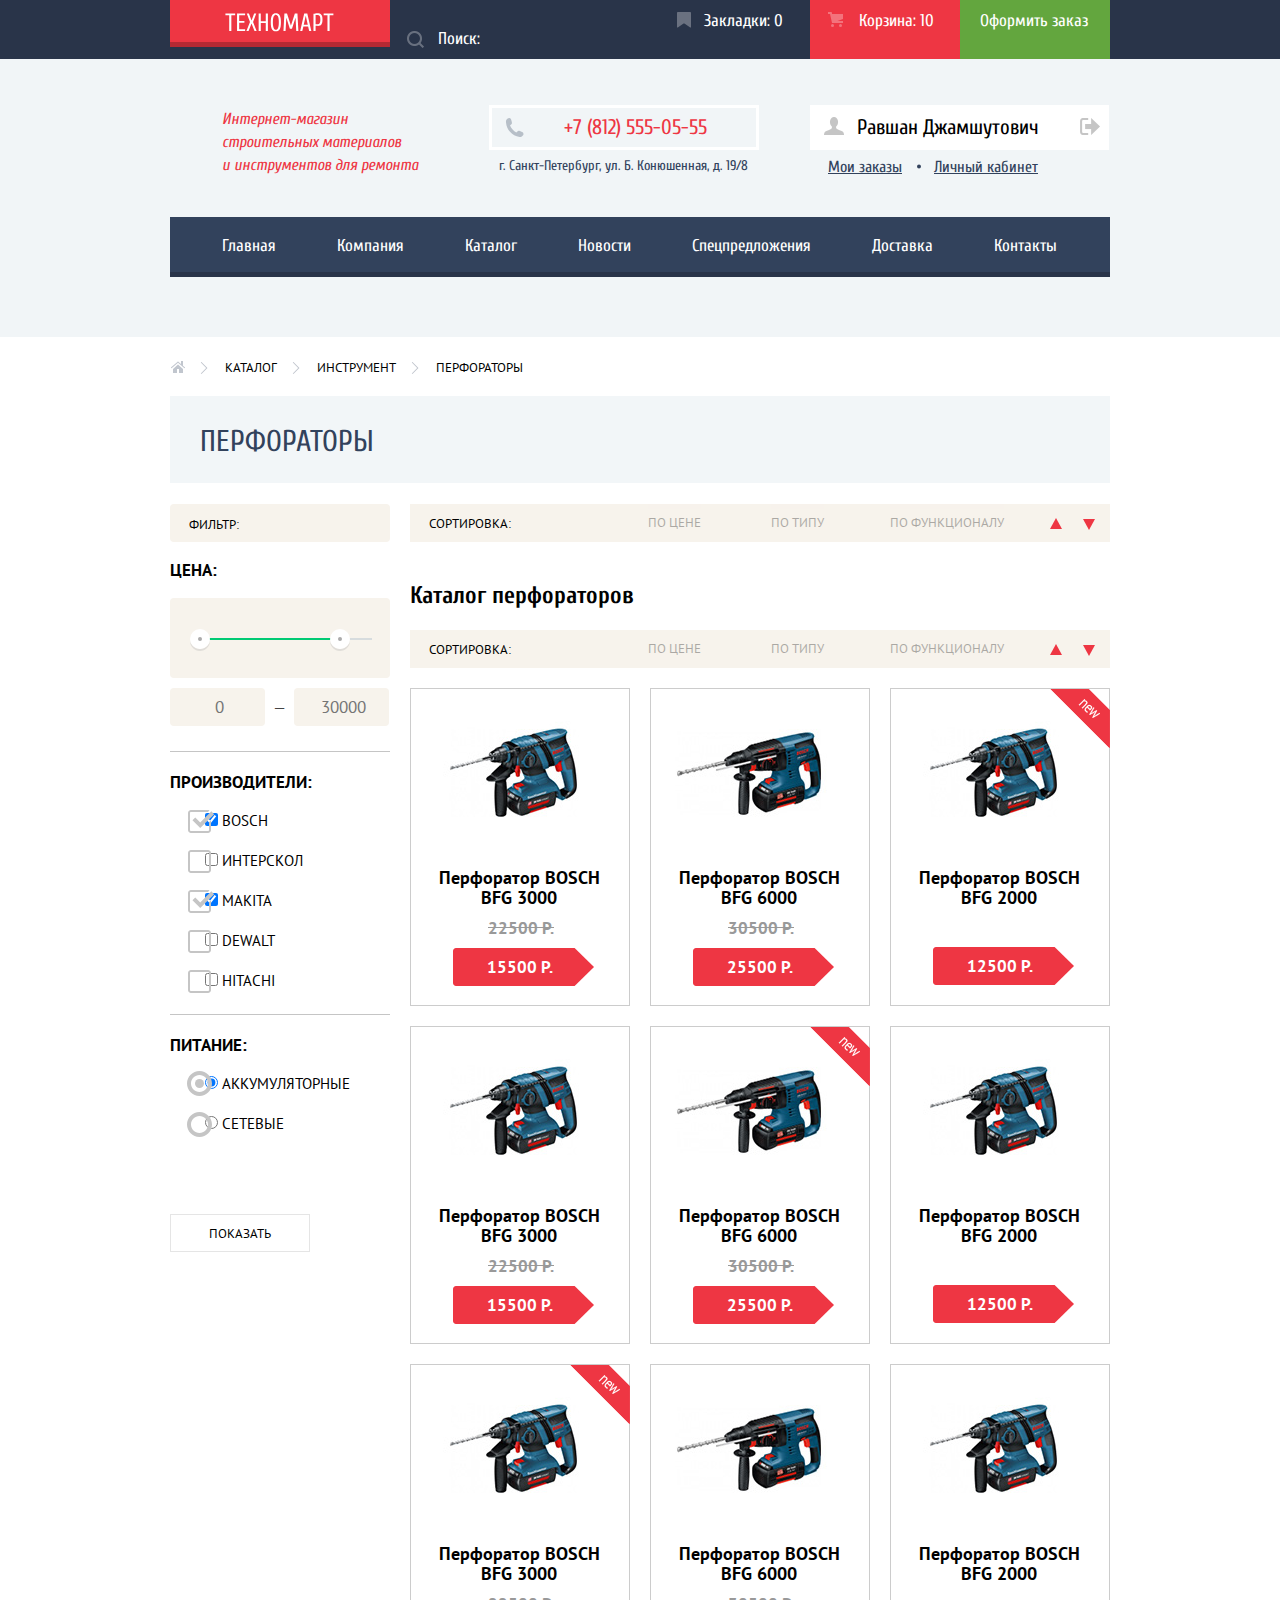
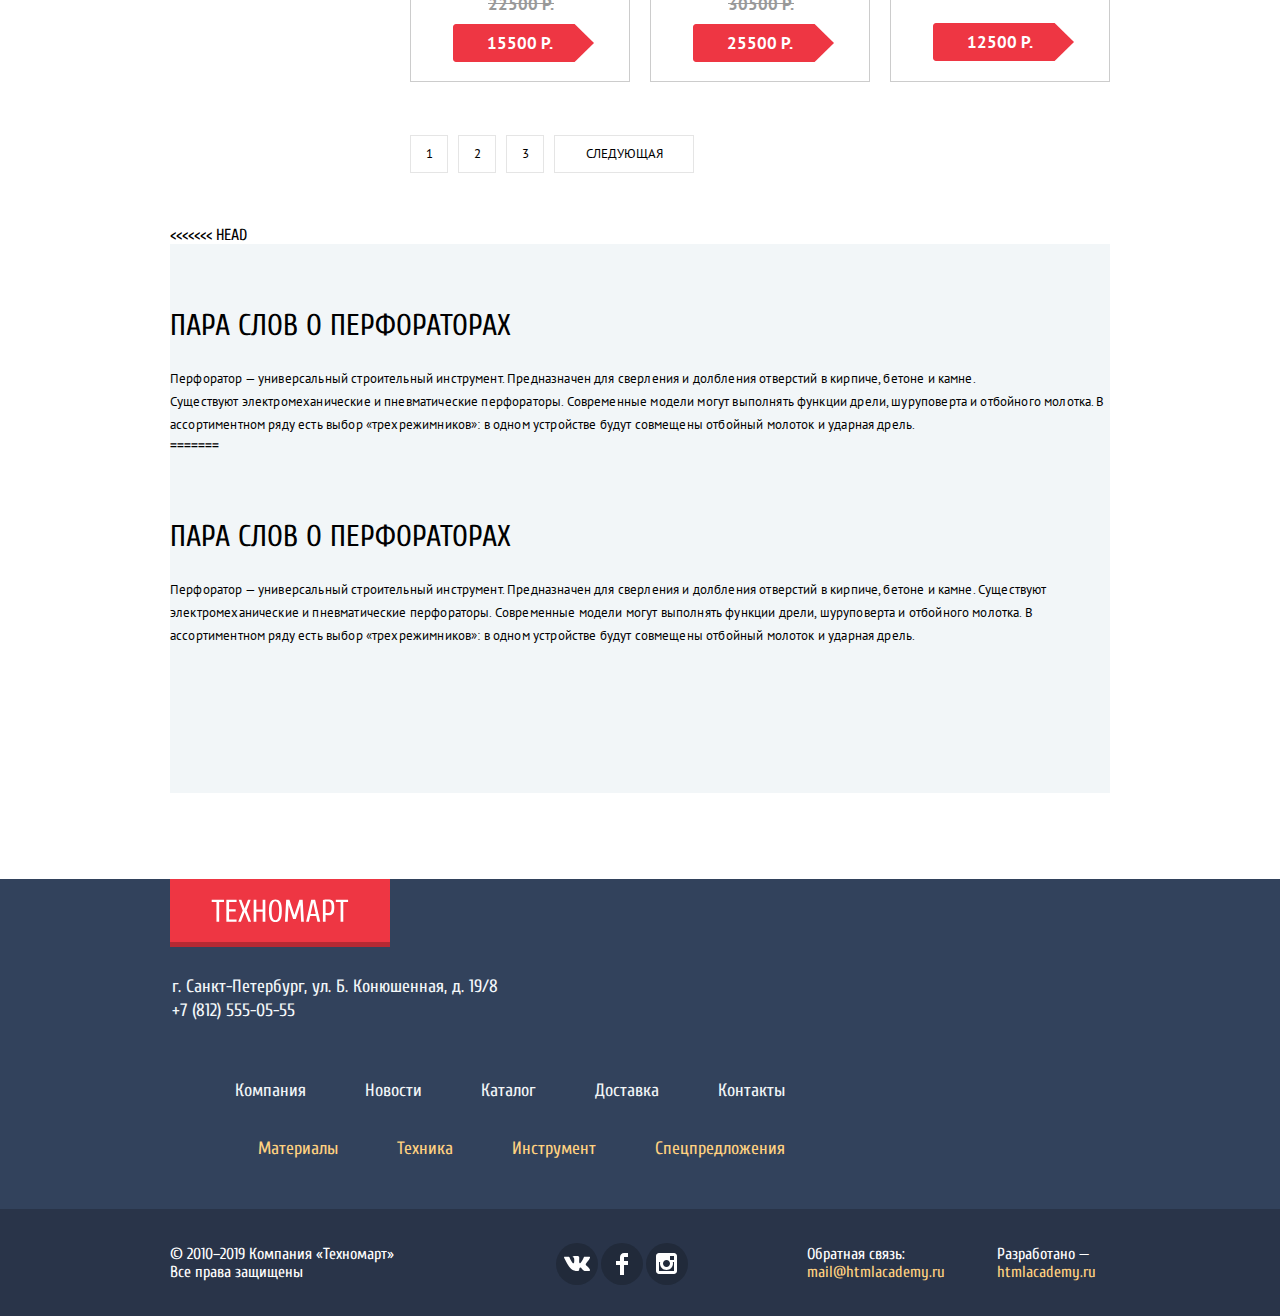
==== commit ad585945: "Merge branch 'master' of https://github.com/samorukovvs/998135-technomart-26" ====
--- a/catalog.html
+++ b/catalog.html
@@ -134,6 +134,18 @@
         </form>
       </aside>
       <section class="items-list">
+        <section class="catalog-sorting-block">
+          <h3>Сортировка:</h3>
+          <div class="sorting-buttons">
+            <button class="sort-type-button price-sort" type="button">По цене</button>
+            <button class="sort-type-button type-sort" type="button">По типу</button>
+            <button class="sort-type-button function-sort" type="button">По функционалу</button>
+            <div class="sorting-order">
+              <button class="sort-up" aria-label="По возрастанию"></button>
+              <button class="sort-down" aria-label="По убыванию"></button>
+            </div>
+          </div>
+        </section>
         <h2 class="visually-hidden">Каталог перфораторов</h2>
         <section class="catalog-sorting-block">
           <h3>Сортировка:</h3>
@@ -264,11 +276,29 @@
           <li class="pagination-item next-page-pagination">Следующая</li>
         </ul>
       </section> <!-- items-list-->
+<<<<<<< HEAD
     </div>
     <div class="category-description-wrapper">
       <section class="category-description container">
         <h3>Пара слов о перфораторах</h3>
         <p>Перфоратор — универсальный строительный инструмент. Предназначен для сверления и долбления отверстий в кирпиче, бетоне и камне.<br> Существуют электромеханические и пневматические перфораторы. Современные модели могут выполнять функции дрели, шуруповерта и отбойного молотка. В<br>ассортиментном ряду есть выбор «трехрежимников»: в одном устройстве будут совмещены отбойный молоток и ударная дрель.</p>
+=======
+      <section class="category-description">
+        <h3>Пара слов о перфораторах</h3>
+        <p>Перфоратор — универсальный строительный инструмент. Предназначен для сверления и долбления отверстий в кирпиче, бетоне и камне. Существуют электромеханические и пневматические перфораторы. Современные модели могут выполнять функции дрели, шуруповерта и отбойного молотка. В ассортиментном ряду есть выбор «трехрежимников»: в одном устройстве будут совмещены отбойный молоток и ударная дрель.</p>
+      </section>
+      <!-- Попап подтверждения добавления в корзину -->
+      <section class="added-to-cart-popup">
+        <div class="top-line"></div>
+        <div class="added-message">
+          <h2>Товар добавлен в корзину!</h2>
+          <button class="close-window" type="button" aria-label="Закрыть окно подтверждения"></button>
+        </div>
+        <div class="button-area">
+          <a class="checkout-button" href="">Оформить заказ</a>
+          <button class="continue-shopping" type="button">Продолжить покупки</button>
+        </div>
+>>>>>>> 337a75fc038aee4454ad61a3dd4963123ce12a84
       </section>
     </div>
   </main>
--- a/css/style.css
+++ b/css/style.css
@@ -1215,7 +1215,10 @@
 .main-content {
   margin-top: 21px;
   flex-wrap: wrap;
+<<<<<<< HEAD
   align-items: flex-start;
+=======
+>>>>>>> 337a75fc038aee4454ad61a3dd4963123ce12a84
 }
 
 .bookmarks,
@@ -1968,6 +1971,7 @@
   width: 140px;
 }
 
+<<<<<<< HEAD
 .category-description-wrapper {
   background-color: #f2f6f8;
   margin-top: 6px;
@@ -2003,6 +2007,9 @@
   padding: 0;
   letter-spacing: 0.012em;
 }
+=======
+.category-description h3 {}
+>>>>>>> 337a75fc038aee4454ad61a3dd4963123ce12a84
 
 .visually-hidden {
   position: absolute;
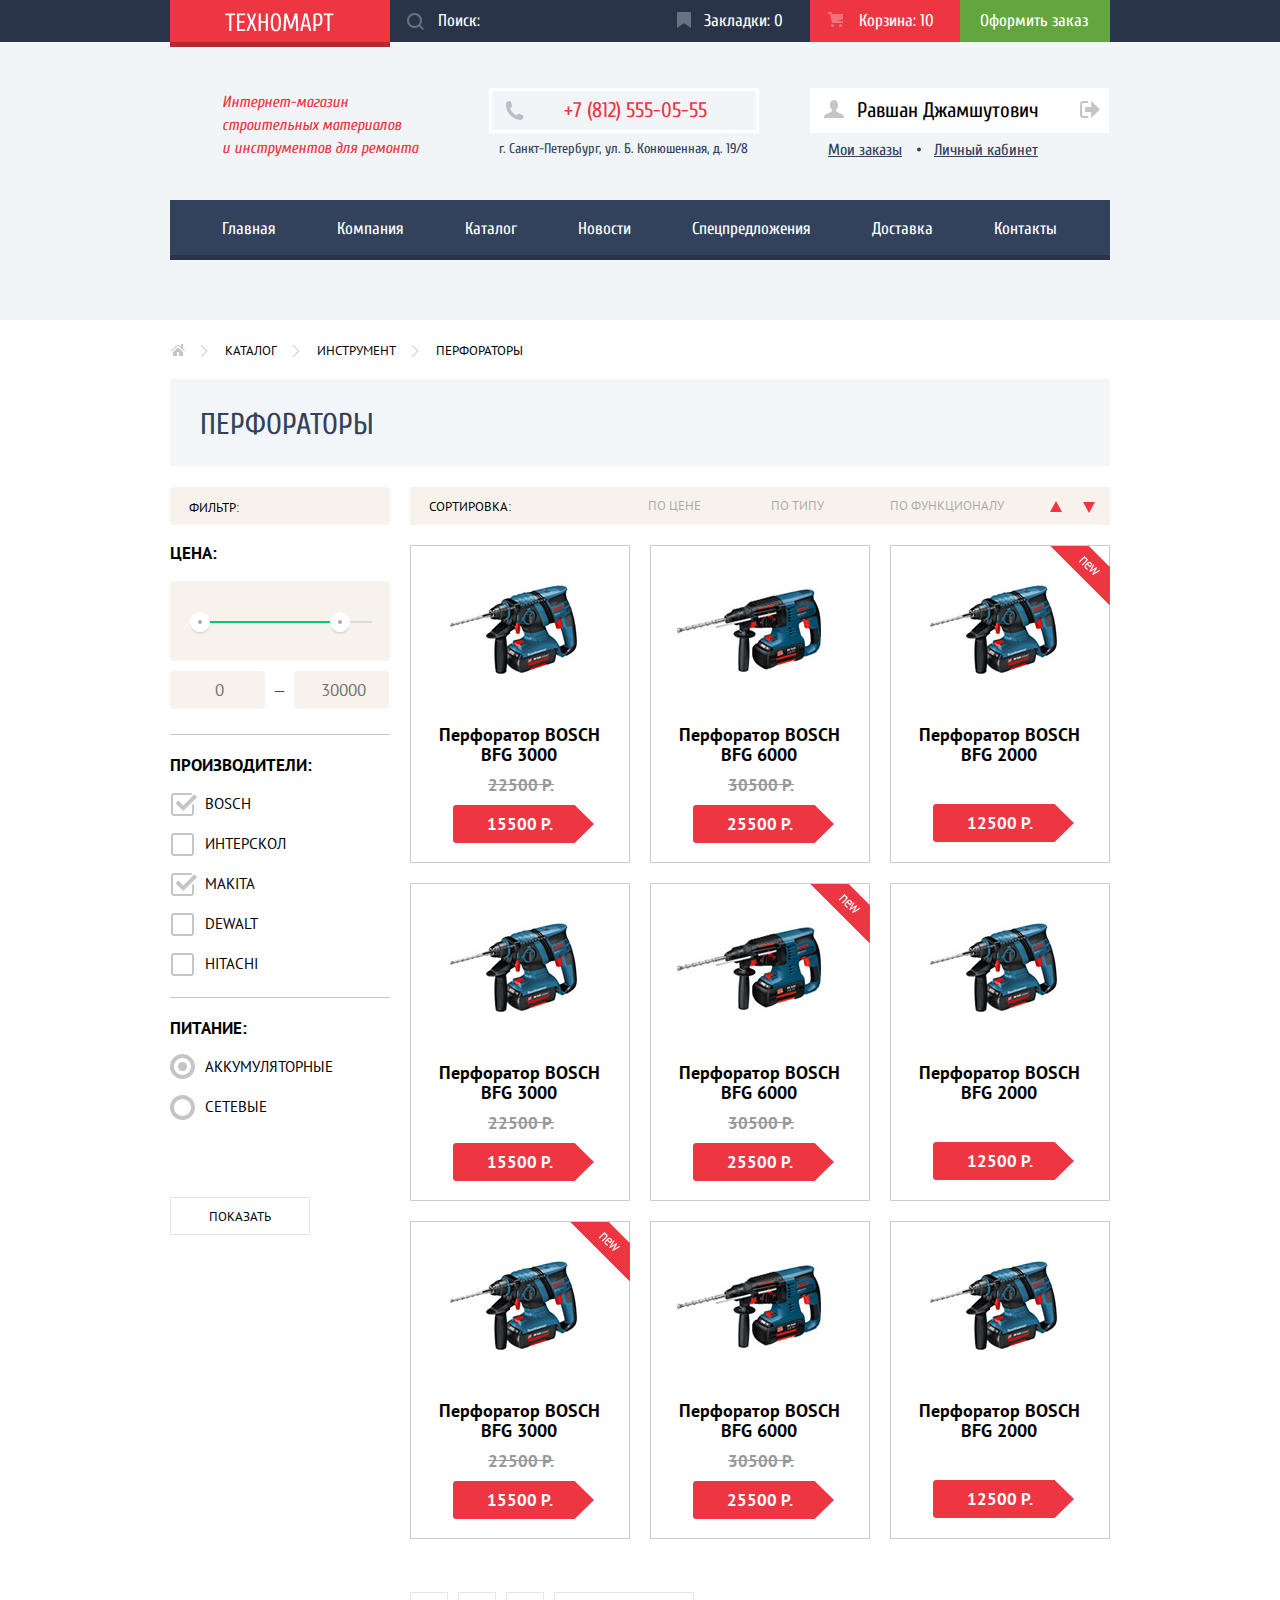
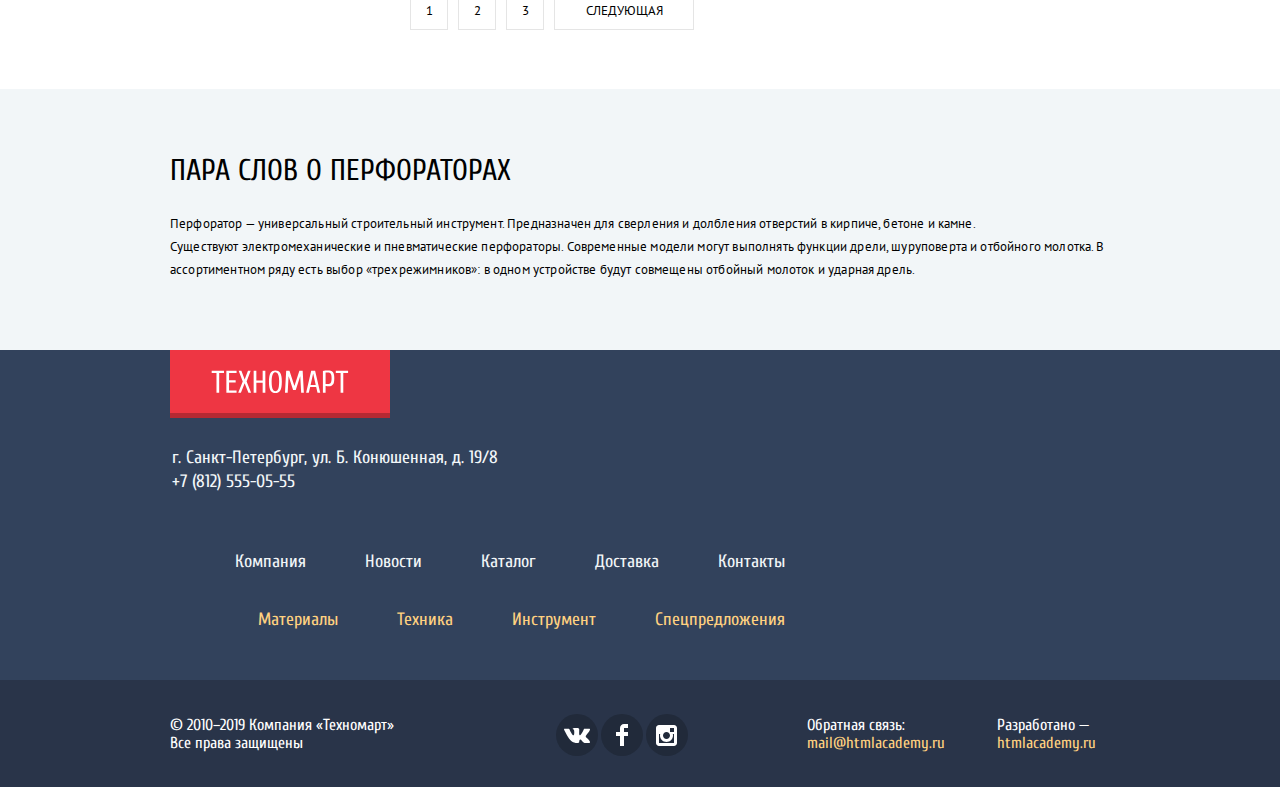
==== commit 4e6d6da9: "Conflicts merged" ====
--- a/catalog.html
+++ b/catalog.html
@@ -134,18 +134,6 @@
         </form>
       </aside>
       <section class="items-list">
-        <section class="catalog-sorting-block">
-          <h3>Сортировка:</h3>
-          <div class="sorting-buttons">
-            <button class="sort-type-button price-sort" type="button">По цене</button>
-            <button class="sort-type-button type-sort" type="button">По типу</button>
-            <button class="sort-type-button function-sort" type="button">По функционалу</button>
-            <div class="sorting-order">
-              <button class="sort-up" aria-label="По возрастанию"></button>
-              <button class="sort-down" aria-label="По убыванию"></button>
-            </div>
-          </div>
-        </section>
         <h2 class="visually-hidden">Каталог перфораторов</h2>
         <section class="catalog-sorting-block">
           <h3>Сортировка:</h3>
@@ -276,29 +264,11 @@
           <li class="pagination-item next-page-pagination">Следующая</li>
         </ul>
       </section> <!-- items-list-->
-<<<<<<< HEAD
     </div>
     <div class="category-description-wrapper">
       <section class="category-description container">
         <h3>Пара слов о перфораторах</h3>
         <p>Перфоратор — универсальный строительный инструмент. Предназначен для сверления и долбления отверстий в кирпиче, бетоне и камне.<br> Существуют электромеханические и пневматические перфораторы. Современные модели могут выполнять функции дрели, шуруповерта и отбойного молотка. В<br>ассортиментном ряду есть выбор «трехрежимников»: в одном устройстве будут совмещены отбойный молоток и ударная дрель.</p>
-=======
-      <section class="category-description">
-        <h3>Пара слов о перфораторах</h3>
-        <p>Перфоратор — универсальный строительный инструмент. Предназначен для сверления и долбления отверстий в кирпиче, бетоне и камне. Существуют электромеханические и пневматические перфораторы. Современные модели могут выполнять функции дрели, шуруповерта и отбойного молотка. В ассортиментном ряду есть выбор «трехрежимников»: в одном устройстве будут совмещены отбойный молоток и ударная дрель.</p>
-      </section>
-      <!-- Попап подтверждения добавления в корзину -->
-      <section class="added-to-cart-popup">
-        <div class="top-line"></div>
-        <div class="added-message">
-          <h2>Товар добавлен в корзину!</h2>
-          <button class="close-window" type="button" aria-label="Закрыть окно подтверждения"></button>
-        </div>
-        <div class="button-area">
-          <a class="checkout-button" href="">Оформить заказ</a>
-          <button class="continue-shopping" type="button">Продолжить покупки</button>
-        </div>
->>>>>>> 337a75fc038aee4454ad61a3dd4963123ce12a84
       </section>
     </div>
   </main>
--- a/css/style.css
+++ b/css/style.css
@@ -1215,10 +1215,7 @@
 .main-content {
   margin-top: 21px;
   flex-wrap: wrap;
-<<<<<<< HEAD
   align-items: flex-start;
-=======
->>>>>>> 337a75fc038aee4454ad61a3dd4963123ce12a84
 }
 
 .bookmarks,
@@ -1971,7 +1968,6 @@
   width: 140px;
 }
 
-<<<<<<< HEAD
 .category-description-wrapper {
   background-color: #f2f6f8;
   margin-top: 6px;
@@ -2007,9 +2003,6 @@
   padding: 0;
   letter-spacing: 0.012em;
 }
-=======
-.category-description h3 {}
->>>>>>> 337a75fc038aee4454ad61a3dd4963123ce12a84
 
 .visually-hidden {
   position: absolute;
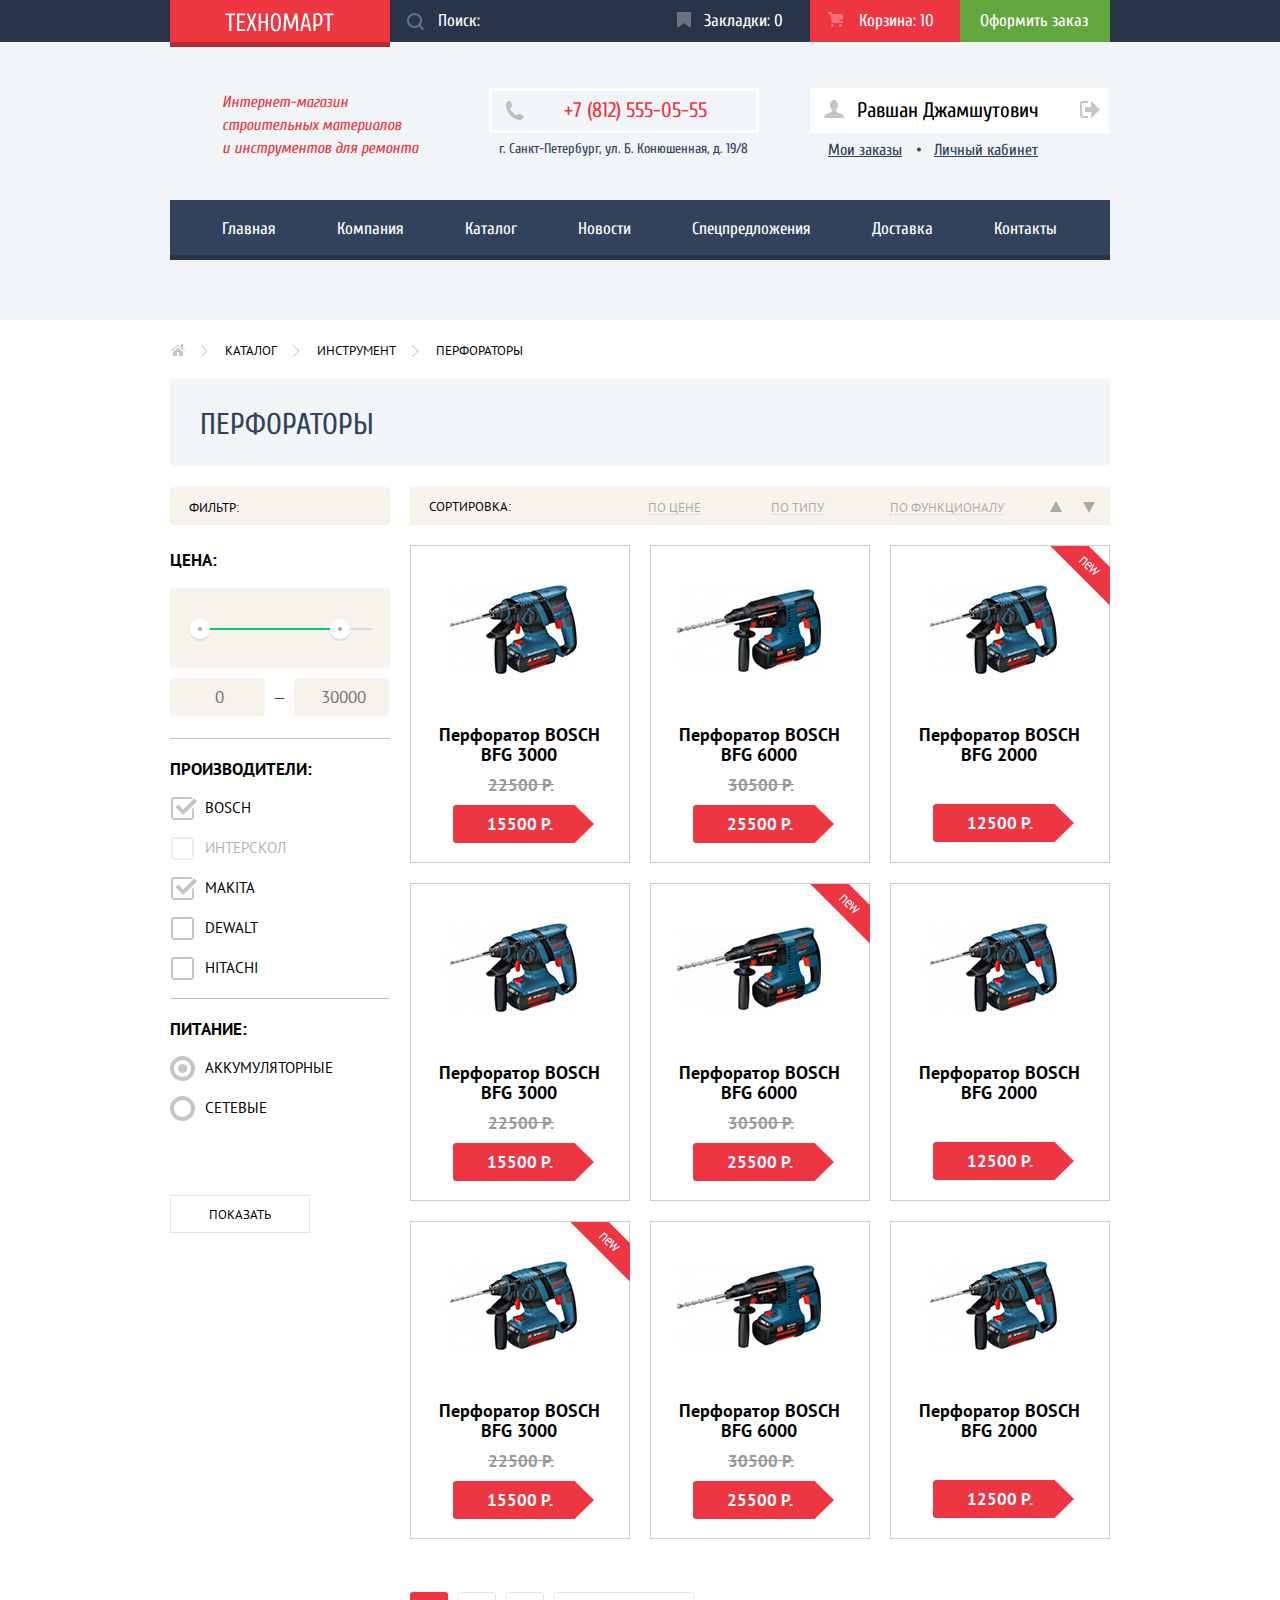
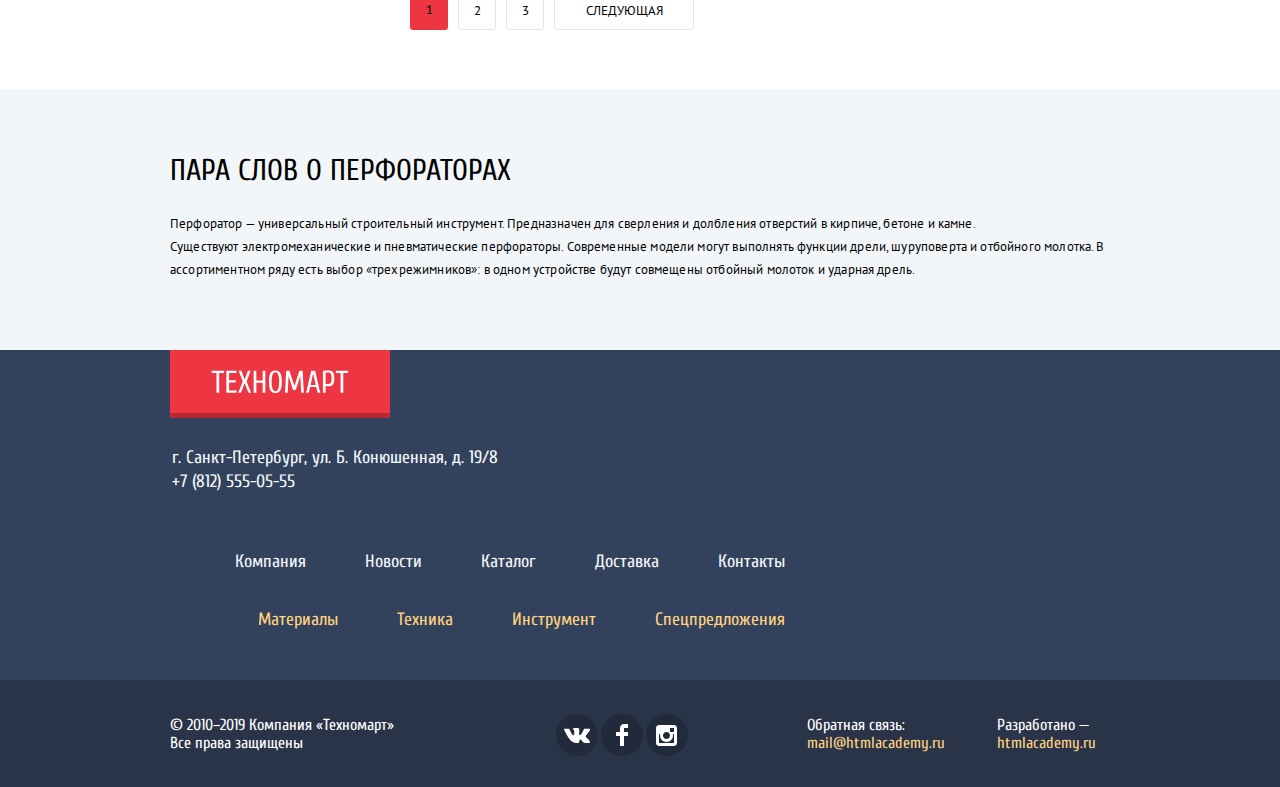
==== commit e489882a: "Finished with active states of elements" ====
--- a/catalog.html
+++ b/catalog.html
@@ -97,7 +97,7 @@
                   <label for="filter-bosh">Bosch</label>
                 </li>
                 <li>
-                  <input class="visually-hidden filter-checkbox" id="filter-interskol" type="checkbox" name="Интерскол">
+                  <input class="visually-hidden filter-checkbox" id="filter-interskol" type="checkbox" name="Интерскол" disabled>
                   <label for="filter-interskol">Интерскол</label>
                 </li>
                 <li>
--- a/css/style.css
+++ b/css/style.css
@@ -1118,6 +1118,10 @@
   padding-top: 15px;
 }
 
+input:disabled+label {
+  opacity: 0.3;
+}
+
 .filter-checkbox+label {
   position: relative;
 }
@@ -1132,6 +1136,10 @@
   background-image: url('../img/checkbox-off.svg');
 }
 
+.filter-checkbox+label:hover::before {
+  background-image: url('../img/checkbox-off-hover.svg');
+}
+
 .filter-checkbox:checked+label::before {
   position: absolute;
   top: -1px;
@@ -1142,6 +1150,10 @@
   background-image: url('../img/checkbox-on.svg');
 }
 
+.filter-checkbox:checked+label:hover::before {
+  background-image: url('../img/checkbox-on-hover.svg');
+}
+
 .filter-radio+label {
   position: relative;
 }
@@ -1156,9 +1168,13 @@
   background-image: url('../img/radio-off.svg');
 }
 
+.filter-radio+label:hover::before {
+  background-image: url('../img/radio-off-hover.svg');
+}
+
 .filter-radio:checked+label::before {
   position: absolute;
-  top: -3px;
+  top: -2px;
   left: -35px;
   width: 25px;
   height: 25px;
@@ -1166,12 +1182,21 @@
   background-image: url('../img/radio-on.svg');
 }
 
+.filter-radio:checked+label:hover::before {
+  background-image: url('../img/radio-on-hover.svg');
+}
+
 .quick-actions {
   display: none;
 }
 
 .items-list li:hover .quick-actions {
   display: block;
+}
+
+.items-list li:hover {
+  box-shadow: 0 10px 25px rgba(41, 52, 73, 0.5);
+  border: none;
 }
 
 .items-list li:hover img {
@@ -1207,7 +1232,7 @@
   padding-left: 30px;
 }
 
-fieldset {
+.main-content fieldset {
   margin: 0;
   padding: 0;
 }
@@ -1435,7 +1460,7 @@
 }
 
 .slider-indicator.active::before {
-  content: "";
+  content: '';
   position: absolute;
   top: ;
   width: 6px;
@@ -1448,7 +1473,7 @@
 }
 
 .promo-slider input::before {
-  content: "";
+  content: '';
   width: 6px;
   height: 6px;
   background-color: #000000;
@@ -1663,7 +1688,7 @@
 }
 
 .services-buttons::after {
-  content: "";
+  content: '';
   width: 10px;
   height: 272px;
   position: absolute;
@@ -1690,7 +1715,7 @@
 }
 
 .service-summary p {
-  font-family: "PT Sans";
+  font-family: 'PT Sans';
   font-weight: 400;
   font-size: 13px;
   line-height: 24px;
@@ -1760,7 +1785,7 @@
   box-sizing: border-box;
   background-color: #f7f3ec;
   color: #000000;
-  font-family: "PT Sans";
+  font-family: 'PT Sans';
   font-size: 13px;
   font-weight: 400;
   line-height: 18px;
@@ -1797,7 +1822,7 @@
   border-width: 0px;
   text-align: center;
   color: #000000;
-  font-family: "PT Sans";
+  font-family: 'PT Sans';
   font-size: 17px;
   font-weight: 400;
   line-height: 18px;
@@ -1807,7 +1832,7 @@
 
 .pirce-separator {
   color: #444444;
-  font-family: "PT Sans";
+  font-family: 'PT Sans';
   font-size: 16px;
   font-weight: 400;
   line-height: 18px;
@@ -1869,7 +1894,7 @@
 
 .catalog-sorting-block h3 {
   color: #000000;
-  font-family: "PT Sans";
+  font-family: 'PT Sans';
   font-size: 13px;
   font-weight: 400;
   line-height: 18px;
@@ -1903,16 +1928,33 @@
 }
 
 .sort-type-button {
+  height: 16px;
+  margin-top: 12px;
   opacity: 0.3;
   color: #000000;
-  font-family: "PT Sans";
+  font-family: 'PT Sans';
   font-size: 13px;
   font-weight: 400;
   line-height: 18px;
   text-transform: uppercase;
   background-color: #f7f3ec;
   border: none;
+  border-bottom: 1px dotted #ee3643;
   padding: 0;
+}
+
+.sort-type-button:active {
+  color: #ee3643;
+  opacity: 1;
+}
+
+.sort-type-button:hover,
+.sort-type-button:focus {
+  color: #ee3643;
+  opacity: 1;
+  color: #000000;
+  border-bottom: 1px solid #ee3643;
+  padding-bottom: 1px;
 }
 
 .sort-up {
@@ -1924,10 +1966,11 @@
   height: 0px;
   border-left: 6px solid transparent;
   border-right: 6px solid transparent;
-  border-bottom: 11px solid #ee3643;
+  border-bottom: 11px solid #000000;
   margin-right: 21px;
   top: 14px;
   left: 11px;
+  opacity: 0.3;
 }
 
 .sort-down {
@@ -1939,9 +1982,30 @@
   height: 0px;
   border-left: 6px solid transparent;
   border-right: 6px solid transparent;
-  border-top: 11px solid #ee3643;
+  border-top: 11px solid #000000;
   top: 15px;
   left: 44px;
+  opacity: 0.3;
+}
+
+.sort-down:hover,
+.sort-down:focus {
+  opacity: 1;
+}
+
+.sort-down:active {
+  border-top: 11px solid #ee3643;
+  opacity: 1;
+}
+
+.sort-up:hover,
+.sort-up:focus {
+  opacity: 1;
+}
+
+.sort-up:active {
+  border-bottom: 11px solid #ee3643;
+  opacity: 1;
 }
 
 .catalog-pagination li {
@@ -1952,12 +2016,33 @@
   color: #000000;
   margin-left: 10px;
   margin-right: 0;
-  font-family: "PT Sans";
+  font-family: 'PT Sans';
   font-size: 13px;
   font-weight: 400;
   line-height: 18px;
   padding-top: 9px;
   text-transform: uppercase;
+  border-radius: 3px;
+}
+
+.catalog-pagination li:hover,
+.catalog-pagination li:focus {
+  box-shadow: none;
+  border: 1px solid #bdc6ca;
+}
+
+.pagination-item.active-pagination {
+  background-color: #ee3643;
+  border: none;
+}
+
+.pagination-item.active-pagination:hover {
+  border: none;
+}
+
+.catalog-pagination li:active {
+  box-shadow: none;
+  border: 1px solid #ee3643;
 }
 
 .catalog-pagination li:first-child {
@@ -1995,7 +2080,7 @@
 
 .category-description p {
   color: #000000;
-  font-family: "PT Sans";
+  font-family: 'PT Sans';
   font-size: 13px;
   font-weight: 400;
   line-height: 23px;
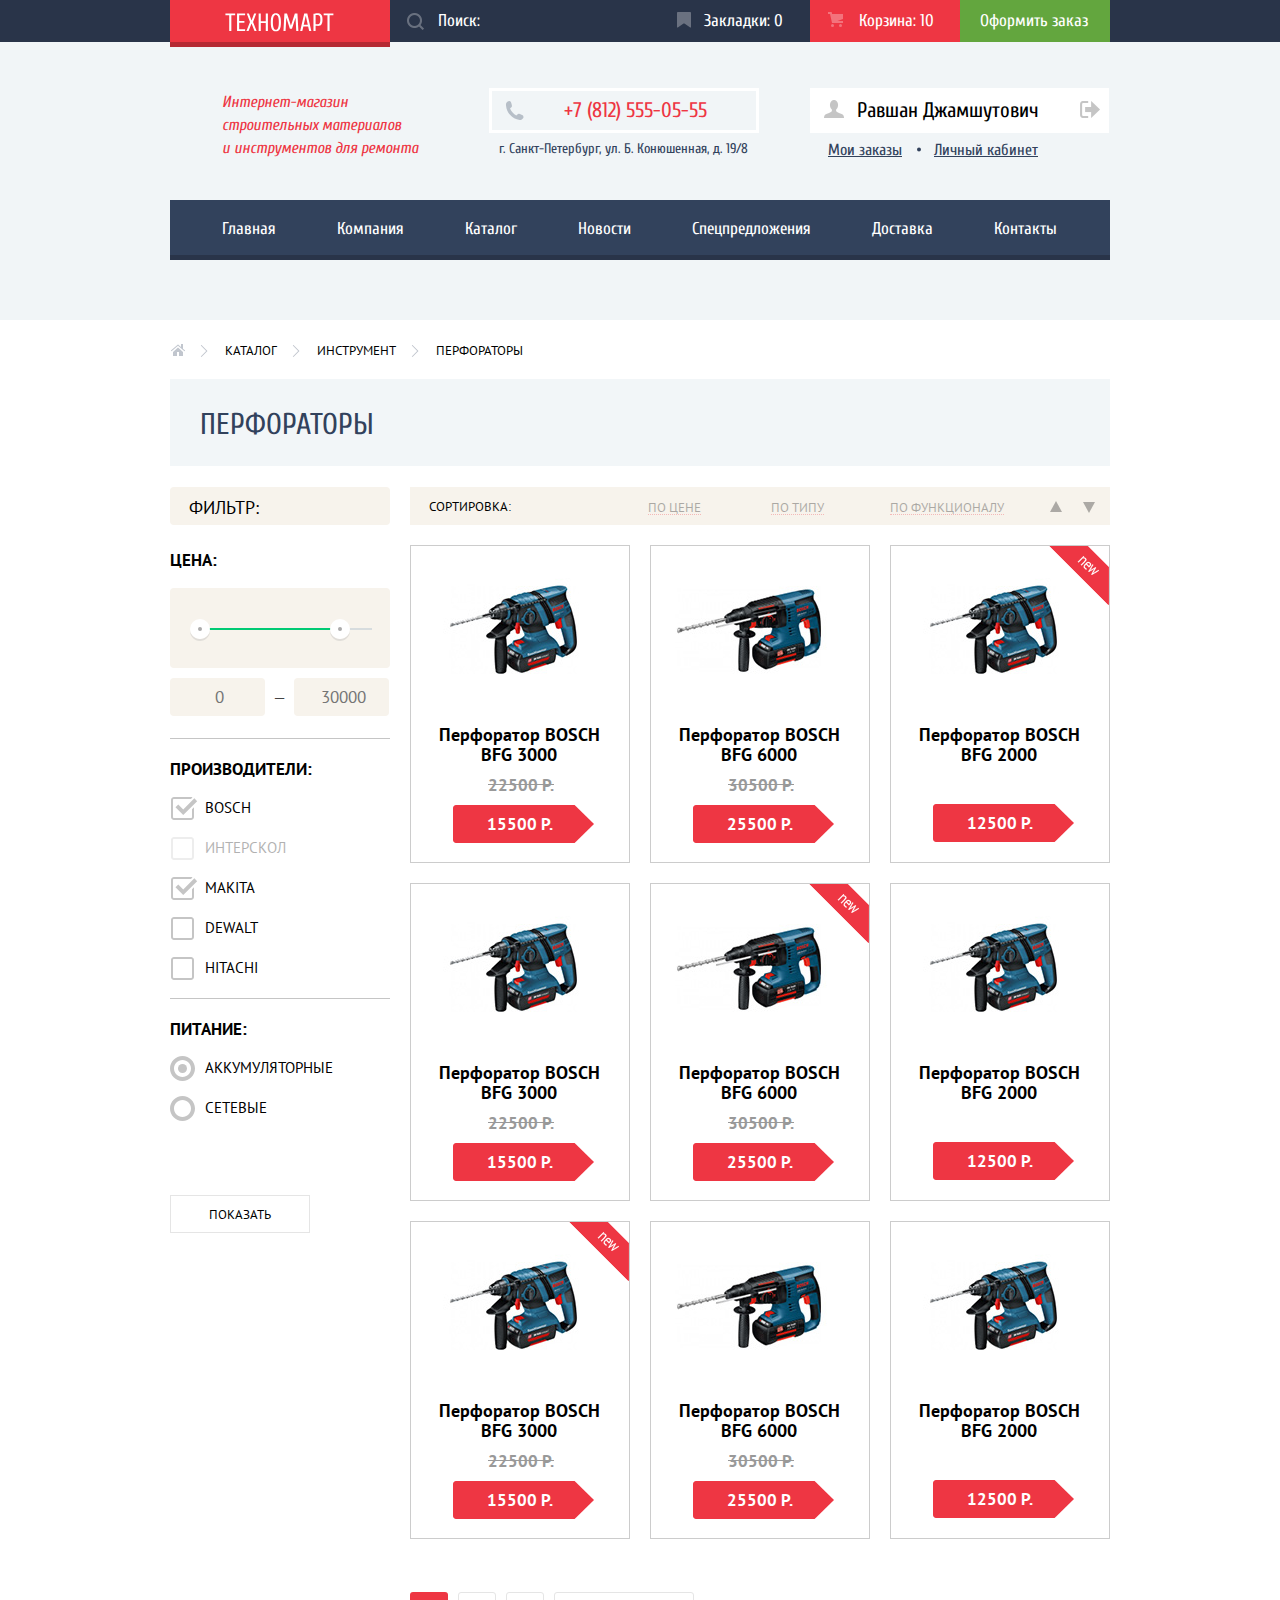
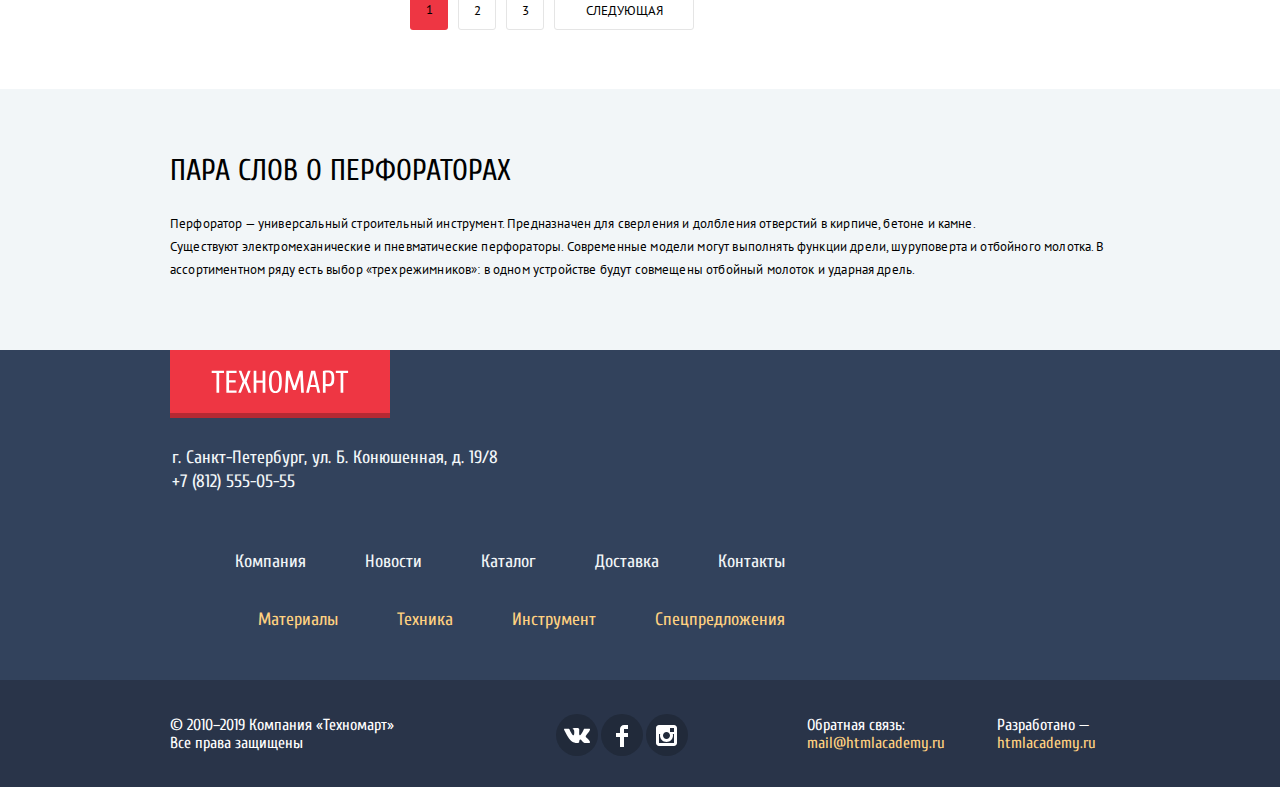
==== commit 924c08e6: "ie bugfix, popup bugfix, etc" ====
--- a/catalog.html
+++ b/catalog.html
@@ -268,9 +268,21 @@
     <div class="category-description-wrapper">
       <section class="category-description container">
         <h3>Пара слов о перфораторах</h3>
-        <p>Перфоратор — универсальный строительный инструмент. Предназначен для сверления и долбления отверстий в кирпиче, бетоне и камне.<br> Существуют электромеханические и пневматические перфораторы. Современные модели могут выполнять функции дрели, шуруповерта и отбойного молотка. В<br>ассортиментном ряду есть выбор «трехрежимников»: в одном устройстве будут совмещены отбойный молоток и ударная дрель.</p>
+        <p>Перфоратор — универсальный строительный инструмент. Предназначен для сверления и долбления отверстий в кирпиче, бетоне и камне.<br> Существуют электромеханические и пневматические перфораторы. Современные модели могут выполнять функции дрели, шуруповерта и отбойного молотка. В ассортиментном ряду есть выбор «трехрежимников»: в одном устройстве будут совмещены отбойный молоток и ударная дрель.</p>
       </section>
     </div>
+    <!-- Попап подтверждения добавления в корзину -->
+    <section class="added-to-cart-popup">
+      <div class="top-line"></div>
+      <div class="added-message">
+        <h2>Товар добавлен в корзину!</h2>
+        <button class="close-window" type="button" aria-label="Закрыть окно подтверждения"></button>
+      </div>
+      <div class="button-area">
+        <a class="checkout-button" href="">Оформить заказ</a>
+        <button class="continue-shopping" type="button">Продолжить покупки</button>
+      </div>
+    </section>
   </main>
   <footer>
     <div class="footer-top-wrapper">
@@ -307,9 +319,9 @@
       <div class="footer-bottom container">
         <p>© 2010–2019 Компания «Техномарт» <br>Все права защищены</p>
         <div class="social-block">
-          <a class="social-icon" href=""><img src="img/vk-icon.svg" width="26" height="15" alt="Мы вконтакте"></a>
-          <a class="social-icon" href=""><img src="img/fb-icon.svg" width="12" height="22" alt="Мы в фейсбуке"></a>
-          <a class="social-icon" href=""><img src="img/insta-icon.svg" width="21" height="21" alt="Мы в инстаграме"></a>
+          <a class="social-icon" href=""><img class="vk-social" src="img/vk-icon.svg" width="26" height="15" alt="Мы вконтакте"></a>
+          <a class="social-icon" href=""><img src="img/fb-icon.svg" class="facebook-social" width="12" height="22" alt="Мы в фейсбуке"></a>
+          <a class="social-icon" href=""><img class="insta-social" src="img/insta-icon.svg" width="21" height="21" alt="Мы в инстаграме"></a>
         </div>
         <div class="contact-block">
           <p>Обратная связь:<br><a class="company-links" href="mailto:mail@htmlacademy.ru">mail@htmlacademy.ru</a></p>
@@ -319,18 +331,6 @@
       </div>
     </div>
   </footer>
-  <!-- Попап подтверждения добавления в корзину -->
-  <section class="added-to-cart-popup">
-    <div class="top-line"></div>
-    <div class="added-message">
-      <h2>Товар добавлен в корзину!</h2>
-      <button class="close-window" type="button" aria-label="Закрыть окно подтверждения"></button>
-    </div>
-    <div class="button-area">
-      <a class="checkout-button" href="">Оформить заказ</a>
-      <button class="continue-shopping" type="button">Продолжить покупки</button>
-    </div>
-  </section>
 </body>
 
 </html>
--- a/css/style.css
+++ b/css/style.css
@@ -546,7 +546,7 @@
 }
 
 .write-to-us input {
-  font-family: 'PT Sans';
+  font-family: 'PT Sans', Arial, sans-serif;
   font-size: 13px;
   font-weight: 400;
   line-height: 18px;
@@ -582,7 +582,7 @@
 }
 
 .big-set textarea {
-  font-family: 'PT Sans';
+  font-family: 'PT Sans', Arial, sans-serif;
   font-size: 13px;
   font-weight: 400;
   line-height: 18px;
@@ -617,6 +617,7 @@
 }
 
 .map-popup {
+  display: none;
   position: absolute;
   top: 2333px;
   left: 235px;
@@ -735,8 +736,16 @@
   justify-content: center;
 }
 
-.social-icon img {
-  margin: auto;
+.vk-social {
+  padding-top: 14px;
+}
+
+.facebook-social {
+  padding-top: 11px;
+}
+
+.insta-social {
+  padding-top: 11px;
 }
 
 .footer-bottom .social-icon:hover,
@@ -811,7 +820,7 @@
   border: 1px solid #e5e5e5;
   background-color: #ffffff;
   text-transform: uppercase;
-  font-family: 'PT Sans';
+  font-family: 'PT Sans', Arial, sans-serif;
   font-size: 13px;
   font-weight: 400;
   line-height: 18px;
@@ -967,11 +976,9 @@
 
 .added-to-cart-popup {
   display: none;
-  position: fixed;
-  z-index: 1;
+  position: absolute;
   top: 411px;
-  left: 266px;
-  display: none;
+  left: 410px;
   width: 620px;
   min-height: 82px;
   box-shadow: 0 20px 40px rgba(41, 52, 73, .75);
@@ -985,6 +992,7 @@
   height: 21px;
   cursor: pointer;
   border: none;
+  background-color: #ffffff;
   background-image: url('../img/close-button.png');
   background-repeat: no-repeat;
 }
@@ -1215,9 +1223,13 @@
   margin-right: 0px;
 }
 
+.items-list.row-4x ul {
+  margin-bottom: 0px;
+}
+
 .new::before {
   position: absolute;
-  left: 159px;
+  right: 0px;
   width: 60px;
   height: 59px;
   content: '';
@@ -1322,7 +1334,6 @@
   margin-left: 2px;
 }
 
-/* Избранные категории главной */
 .promo-block {
   display: flex;
   flex-wrap: wrap;
@@ -1659,7 +1670,7 @@
 }
 
 .service-description {
-  font-family: 'PT Sans';
+  font-family: 'PT Sans', Arial, sans-serif;
   font-weight: 400;
   line-height: 24px;
   font-size: 13px;
@@ -1715,7 +1726,7 @@
 }
 
 .service-summary p {
-  font-family: 'PT Sans';
+  font-family: 'PT Sans', Arial, sans-serif;
   font-weight: 400;
   font-size: 13px;
   line-height: 24px;
@@ -1785,8 +1796,7 @@
   box-sizing: border-box;
   background-color: #f7f3ec;
   color: #000000;
-  font-family: 'PT Sans';
-  font-size: 13px;
+  font-family: 'PT Sans', Arial, sans-serif;
   font-weight: 400;
   line-height: 18px;
   text-transform: uppercase;
@@ -1822,7 +1832,7 @@
   border-width: 0px;
   text-align: center;
   color: #000000;
-  font-family: 'PT Sans';
+  font-family: 'PT Sans', Arial, sans-serif;
   font-size: 17px;
   font-weight: 400;
   line-height: 18px;
@@ -1832,7 +1842,7 @@
 
 .pirce-separator {
   color: #444444;
-  font-family: 'PT Sans';
+  font-family: 'PT Sans', Arial, sans-serif;
   font-size: 16px;
   font-weight: 400;
   line-height: 18px;
@@ -1894,7 +1904,7 @@
 
 .catalog-sorting-block h3 {
   color: #000000;
-  font-family: 'PT Sans';
+  font-family: 'PT Sans', Arial, sans-serif;
   font-size: 13px;
   font-weight: 400;
   line-height: 18px;
@@ -1932,7 +1942,7 @@
   margin-top: 12px;
   opacity: 0.3;
   color: #000000;
-  font-family: 'PT Sans';
+  font-family: 'PT Sans', Arial, sans-serif;
   font-size: 13px;
   font-weight: 400;
   line-height: 18px;
@@ -2016,7 +2026,7 @@
   color: #000000;
   margin-left: 10px;
   margin-right: 0;
-  font-family: 'PT Sans';
+  font-family: 'PT Sans', Arial, sans-serif;
   font-size: 13px;
   font-weight: 400;
   line-height: 18px;
@@ -2056,8 +2066,6 @@
 .category-description-wrapper {
   background-color: #f2f6f8;
   margin-top: 6px;
-  /*
-  */
   margin-bottom: -90px;
 }
 
@@ -2069,7 +2077,7 @@
 }
 
 .category-description h3 {
-  font-family: Cuprum;
+  font-family: 'Cuprum', Arial, sans-serif;
   font-size: 30px;
   font-weight: 400;
   line-height: 30px;
@@ -2080,7 +2088,7 @@
 
 .category-description p {
   color: #000000;
-  font-family: 'PT Sans';
+  font-family: 'PT Sans', Arial, sans-serif;
   font-size: 13px;
   font-weight: 400;
   line-height: 23px;
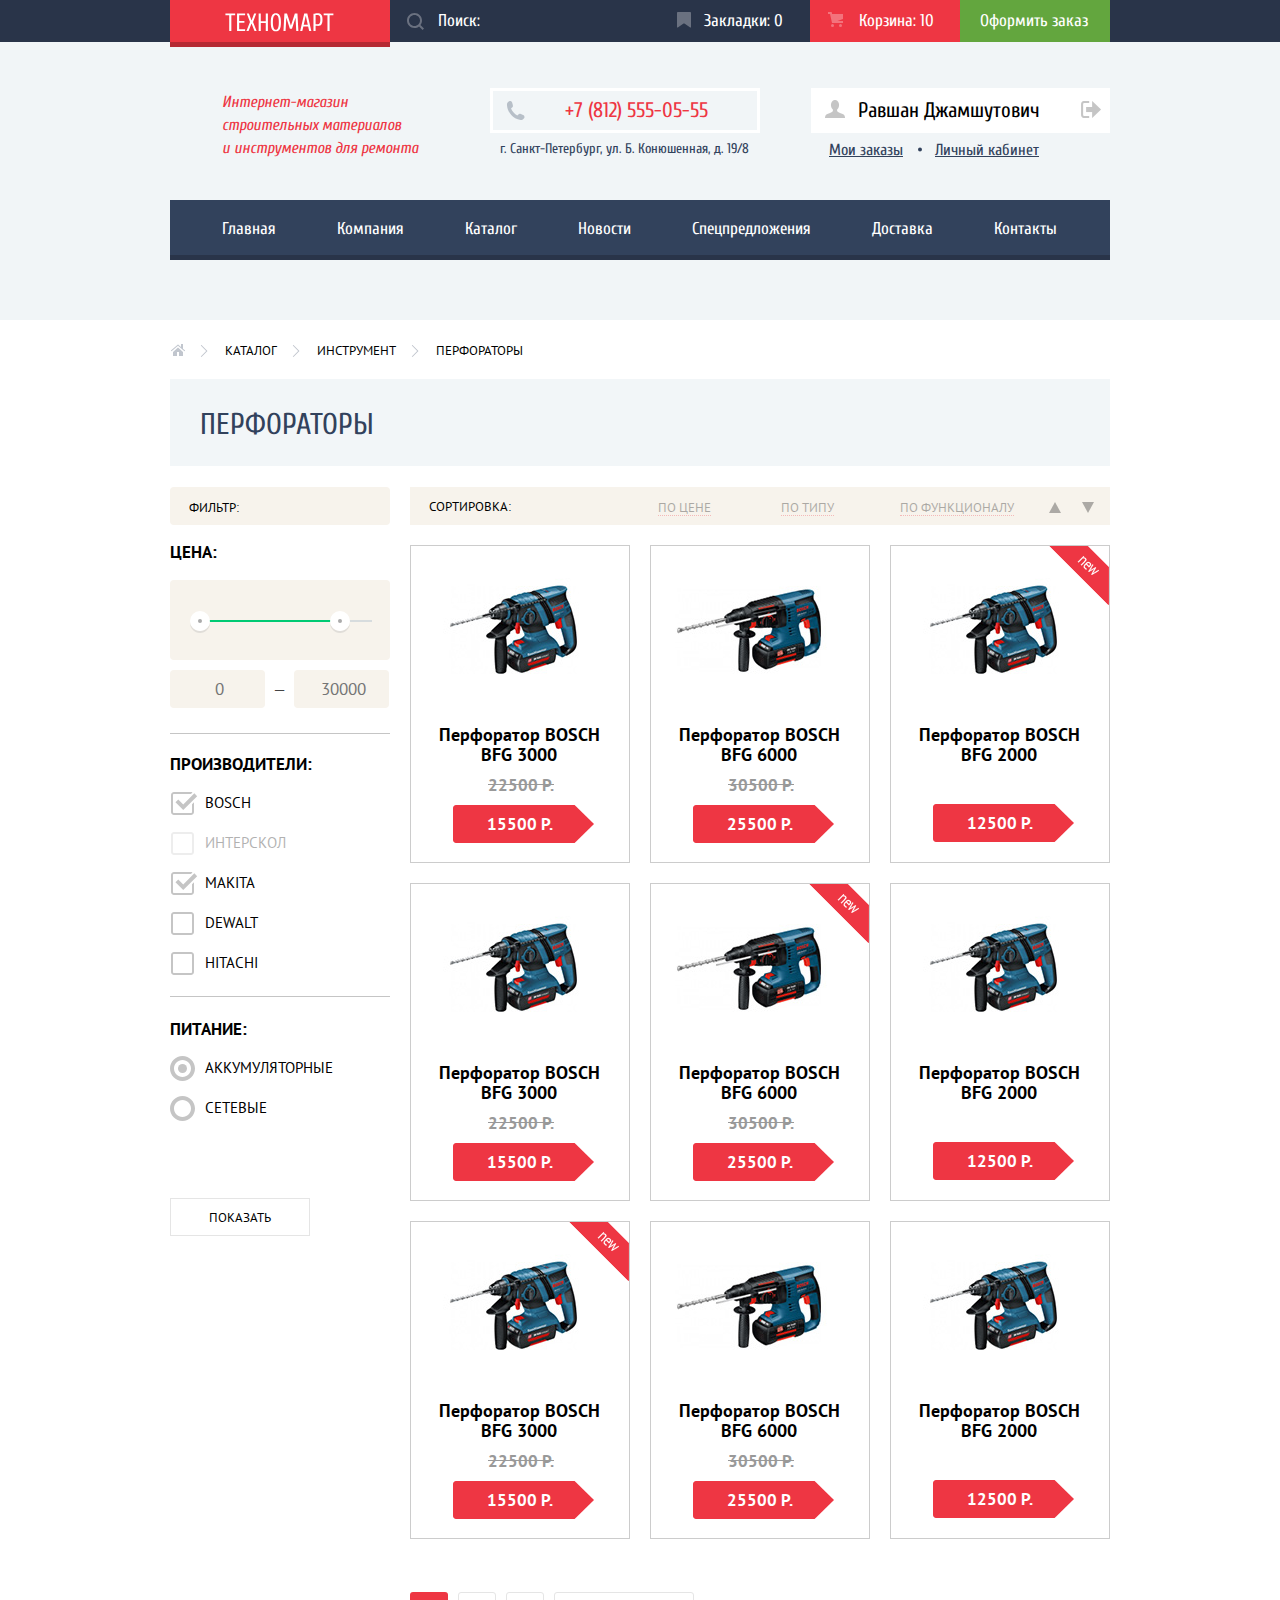
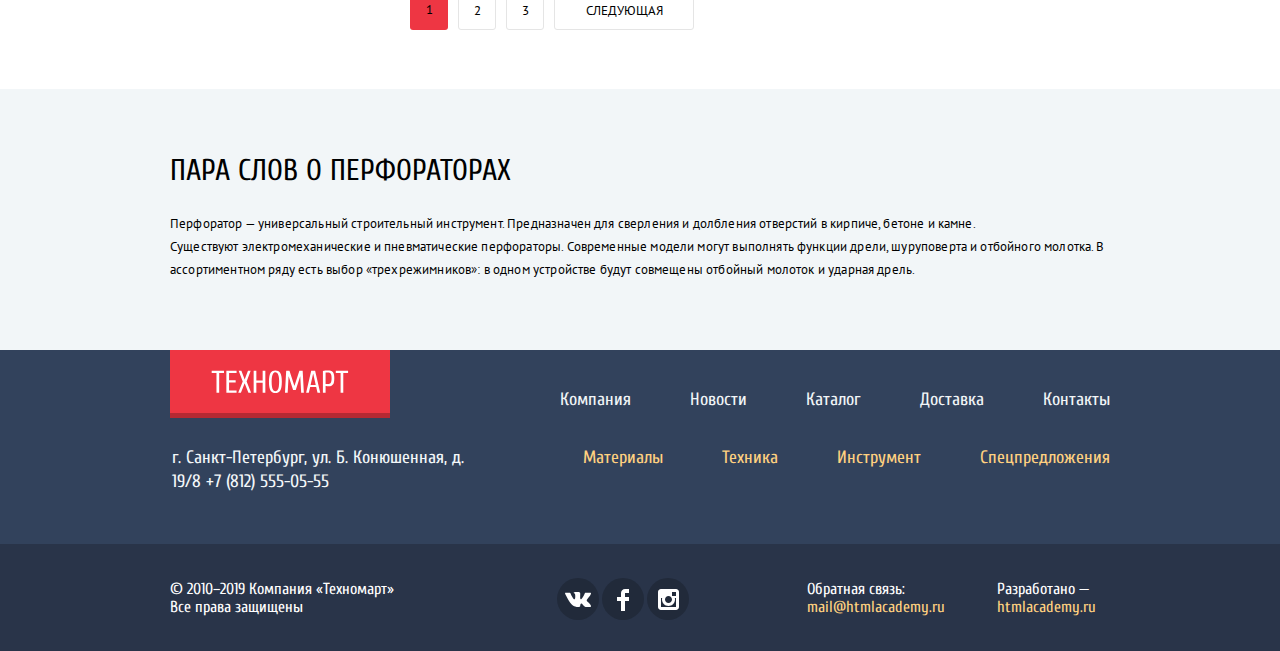
==== commit 28a97081: "Fixed 1st try issues" ====
--- a/catalog.html
+++ b/catalog.html
@@ -14,7 +14,7 @@
     <div class=top-nav-wrapper>
       <div class="top-nav container">
         <div class="top-logo">
-          <a href="#">
+          <a href="index.html">
             <img class="logo-img" src="img/top-logo.svg" width="109" height="19" alt="Логотип Техномарт"></a>
         </div>
         <form class="top-search" action=" https://echo.htmlacademy.ru" method="get">
@@ -38,7 +38,7 @@
         <div class="user-menu">
           <div class="user-name-block">
             <a class="user-name" href="">Равшан Джамшутович</a>
-            <button type="button" class="button-logout" aria-label="выйти из профиля"></button>
+            <a class="button-logout" aria-label="выйти из профиля"></a>
           </div>
           <div class="personal-links">
             <a href="">Мои заказы</a>
@@ -89,7 +89,7 @@
             <input class="price-slider-input-field" type="text" id="max-price" placeholder="30000">
           </fieldset>
           <div class="separator">
-            <fieldset>
+            <fieldset class="manufactures-filter">
               <legend>Производители:</legend>
               <ul class="checklist">
                 <li>
@@ -116,7 +116,7 @@
             </fieldset>
           </div>
           <div class="separator">
-            <fieldset>
+            <fieldset class="powersource">
               <legend>Питание:</legend>
               <ul>
                 <li>
@@ -138,12 +138,12 @@
         <section class="catalog-sorting-block">
           <h3>Сортировка:</h3>
           <div class="sorting-buttons">
-            <button class="sort-type-button price-sort" type="button">По цене</button>
-            <button class="sort-type-button type-sort" type="button">По типу</button>
-            <button class="sort-type-button function-sort" type="button">По функционалу</button>
+            <a href="" class="sort-type-button price-sort">По цене</a>
+            <a href="" class="sort-type-button type-sort">По типу</a>
+            <a href="" class="sort-type-button function-sort">По функционалу</a>
             <div class="sorting-order">
-              <button class="sort-up" aria-label="По возрастанию"></button>
-              <button class="sort-down" aria-label="По убыванию"></button>
+              <a href="" class="sort-up" aria-label="По возрастанию"></a>
+              <a href="" class="sort-down" aria-label="По убыванию"></a>
             </div>
           </div>
         </section>
@@ -289,10 +289,10 @@
       <div class="main-footer container">
         <div class="footer-left-column">
           <div class="bottom-logo">
-            <a href="#">
+            <a href="index.html">
               <img class="logo-img" src="img/top-logo.svg" width="138" height="24" alt="Логотип Техномарт"></a>
           </div>
-          <p class="footer-address">г. Санкт-Петербург, ул. Б. Конюшенная, д. 19/8<br> +7 (812) 555-05-55</p>
+          <p class="footer-address">г. Санкт-Петербург, ул. Б. Конюшенная, д. 19/8 +7 (812) 555-05-55</p>
         </div>
         <div class="footer-right-column">
           <div class="top-links">
@@ -317,7 +317,7 @@
     </div>
     <div class="footer-bottom-wrapper">
       <div class="footer-bottom container">
-        <p>© 2010–2019 Компания «Техномарт» <br>Все права защищены</p>
+        <p class="copyright">© 2010–2019 Компания «Техномарт» Все права защищены</p>
         <div class="social-block">
           <a class="social-icon" href=""><img class="vk-social" src="img/vk-icon.svg" width="26" height="15" alt="Мы вконтакте"></a>
           <a class="social-icon" href=""><img src="img/fb-icon.svg" class="facebook-social" width="12" height="22" alt="Мы в фейсбуке"></a>
--- a/css/style.css
+++ b/css/style.css
@@ -2,6 +2,7 @@
   font-family: 'Cuprum', Arial, sans-serif;
   margin: 0;
   padding: 0;
+  min-width: 960px;
 }
 
 a {
@@ -31,7 +32,6 @@
 .top-nav input {
   width: 222px;
   height: 42px;
-  margin-left: 220px;
   color: #fff;
   border: none;
   background-color: #293449;
@@ -47,7 +47,7 @@
 }
 
 .top-search {
-  width: 490px;
+  width: 270px;
 }
 
 .search-field {
@@ -58,17 +58,17 @@
   padding-top: 0;
   padding-bottom: 0;
   padding-left: 48px;
-  background-image: url('../img/icon-search-grey.png');
+  background-image: url('../img/icon-search.svg');
   background-repeat: no-repeat;
   background-position: 17px 14px;
 }
 
 .search-field:hover {
-  background-image: url('../img/icon-search.png');
+  background-image: url('../img/icon-search-hover.svg');
 }
 
 .search-field:focus {
-  background-image: url('../img/icon-search-red.png');
+  background-image: url('../img/icon-search-active.svg');
 }
 
 .buttons-block {
@@ -79,10 +79,22 @@
 }
 
 .top-logo {
-  position: absolute;
-  display: flex;
+  height: 42px;
   background-color: #ee3643;
-  box-shadow: inset 0 -5px 0 rgba(0, 0, 0, .24);
+  position: relative;
+}
+
+.logo-img {
+  padding-top: 13px;
+}
+
+.top-logo::before {
+  content: "";
+  position: absolute;
+  width: 220px;
+  height: 5px;
+  background-color: #b52933;
+  bottom: -5px;
 }
 
 .top-logo a {
@@ -107,8 +119,12 @@
 }
 
 .top-logo:hover,
+.top-logo:focus {
+  background-color: #ca2c37;
+}
+
 .top-logo:active {
-  background-color: #ca2c37;
+  background-color: #ba2732;
 }
 
 .top-nav .submit-order {
@@ -239,6 +255,7 @@
 }
 
 .store-description {
+  width: 197px;
   font-size: 16px;
   font-style: italic;
   line-height: 23px;
@@ -460,8 +477,12 @@
   font-size: 13px;
   font-weight: 400;
   line-height: 24px;
-  margin-top: 25px;
+  margin-top: 26px;
   margin-bottom: 0;
+}
+
+.info .how-to-pickup {
+  margin-bottom: 33px;
 }
 
 .info li {
@@ -505,12 +526,14 @@
   padding-left: 45px;
   padding-right: 44px;
   margin-top: 13px;
+  margin-bottom: 30px;
 }
 
 .map .button-info {
-  width: 100%;
-  margin-top: 35px;
-  padding-left: 45px;
+  box-sizing: border-box;
+  width: 300px;
+  margin-top: 36px;
+  padding-left: 64px
 }
 
 .button-info:hover,
@@ -718,6 +741,10 @@
   color: #fff;
 }
 
+.copyright {
+  width: 227px;
+}
+
 .social-block {
   display: flex;
   flex-direction: row;
@@ -792,11 +819,11 @@
   align-content: flex-start;
 }
 
-.filter-block ul {
+/* .filter-block ul {
   margin-left: 0;
   padding: 0;
 }
-
+ */
 .filter-block li {
   margin-bottom: 20px;
 }
@@ -1245,7 +1272,7 @@
 }
 
 .main-content fieldset {
-  margin: 0;
+  margin-left: 0;
   padding: 0;
 }
 
@@ -1327,6 +1354,7 @@
 }
 
 .footer-address {
+  width: 323px;
   font-size: 18px;
   font-weight: 400;
   line-height: 24px;
@@ -1435,8 +1463,16 @@
   margin-bottom: 20px;
 }
 
+.promo-slider p {
+  width: 572px;
+}
+
+.promo-slider h3 {
+  width: 572px;
+}
+
 .promo-slider ul,
-li {
+.promo-slider li {
   padding: 0;
   margin: 0;
 }
@@ -1447,12 +1483,12 @@
 }
 
 .drill-slide {
+  background-image: url('../img/drill-slide.jpg');
+  background-repeat: no-repeat;
+}
+
+.perf-slide {
   display: none;
-  background-image: url('../img/drill-slide.jpg');
-  background-repeat: no-repeat;
-}
-
-.perf-slide {
   background-image: url('../img/perf-slide.jpg');
   background-repeat: no-repeat;
 }
@@ -1670,6 +1706,7 @@
 }
 
 .service-description {
+  width: 396px;
   font-family: 'PT Sans', Arial, sans-serif;
   font-weight: 400;
   line-height: 24px;
@@ -1764,10 +1801,13 @@
 }
 
 .services-shipment-slide {
-  display: none;
   background-image: url('../img/truck-468x261.png');
   background-repeat: no-repeat;
   background-position: 152px 25px;
+}
+
+.services-shipment-slide p {
+  width: 278px;
 }
 
 .services-warrenty-slide {
@@ -1777,10 +1817,19 @@
   background-position: 239px 3px;
 }
 
+.services-warrenty-slide p {
+  width: 375px;
+}
+
 .services-credit-slide {
+  display: none;
   background-image: url('../img/finances-465x285.png');
   background-repeat: no-repeat;
   background-position: 166px 0px;
+}
+
+.services-credit-slide p {
+  width: 280px;
 }
 
 .filter-sorting-header {
@@ -1798,6 +1847,7 @@
   color: #000000;
   font-family: 'PT Sans', Arial, sans-serif;
   font-weight: 400;
+  font-size: 13px;
   line-height: 18px;
   text-transform: uppercase;
   padding-left: 19px;
@@ -1808,7 +1858,8 @@
 }
 
 .price-filter-fieldset {
-  margin-top: -7px;
+  margin-top: -8px;
+  margin-left: 0px;
 }
 
 .price-range-slider {
@@ -1920,55 +1971,14 @@
 }
 
 .sorting-order {
-  position: relative;
+  display: flex;
+  flex-direction: row;
   width: 43px;
-  margin-right: 17px
-}
-
-.function-sort {
-  margin-right: 35px;
-}
-
-.type-sort {
-  margin-right: 66px;
-}
-
-.price-sort {
-  margin-right: 70px;
-}
-
-.sort-type-button {
-  height: 16px;
-  margin-top: 12px;
-  opacity: 0.3;
-  color: #000000;
-  font-family: 'PT Sans', Arial, sans-serif;
-  font-size: 13px;
-  font-weight: 400;
-  line-height: 18px;
-  text-transform: uppercase;
-  background-color: #f7f3ec;
-  border: none;
-  border-bottom: 1px dotted #ee3643;
-  padding: 0;
-}
-
-.sort-type-button:active {
-  color: #ee3643;
-  opacity: 1;
-}
-
-.sort-type-button:hover,
-.sort-type-button:focus {
-  color: #ee3643;
-  opacity: 1;
-  color: #000000;
-  border-bottom: 1px solid #ee3643;
-  padding-bottom: 1px;
+  margin-right: 7px;
+  margin-top: 15px;
 }
 
 .sort-up {
-  position: absolute;
   padding: 0;
   background-color: transparent;
   border: none;
@@ -1984,7 +1994,6 @@
 }
 
 .sort-down {
-  position: absolute;
   padding: 0;
   background-color: transparent;
   border: none;
@@ -1998,6 +2007,48 @@
   opacity: 0.3;
 }
 
+.function-sort {
+  margin-right: 35px;
+}
+
+.type-sort {
+  margin-right: 66px;
+}
+
+.price-sort {
+  margin-right: 70px;
+}
+
+.sort-type-button {
+  height: 16px;
+  margin-top: 12px;
+  opacity: 0.3;
+  color: #000000;
+  font-family: 'PT Sans', Arial, sans-serif;
+  font-size: 13px;
+  font-weight: 400;
+  line-height: 18px;
+  text-transform: uppercase;
+  background-color: #f7f3ec;
+  border: none;
+  border-bottom: 1px dotted #ee3643;
+  padding: 0;
+}
+
+.sort-type-button:active {
+  color: #ee3643;
+  opacity: 1;
+}
+
+.sort-type-button:hover,
+.sort-type-button:focus {
+  color: #ee3643;
+  opacity: 1;
+  color: #000000;
+  border-bottom: 1px solid #ee3643;
+  padding-bottom: 1px;
+}
+
 .sort-down:hover,
 .sort-down:focus {
   opacity: 1;
@@ -2097,6 +2148,10 @@
   letter-spacing: 0.012em;
 }
 
+.powersource {
+  margin-top: 2px;
+}
+
 .visually-hidden {
   position: absolute;
   clip: rect(0 0 0 0);
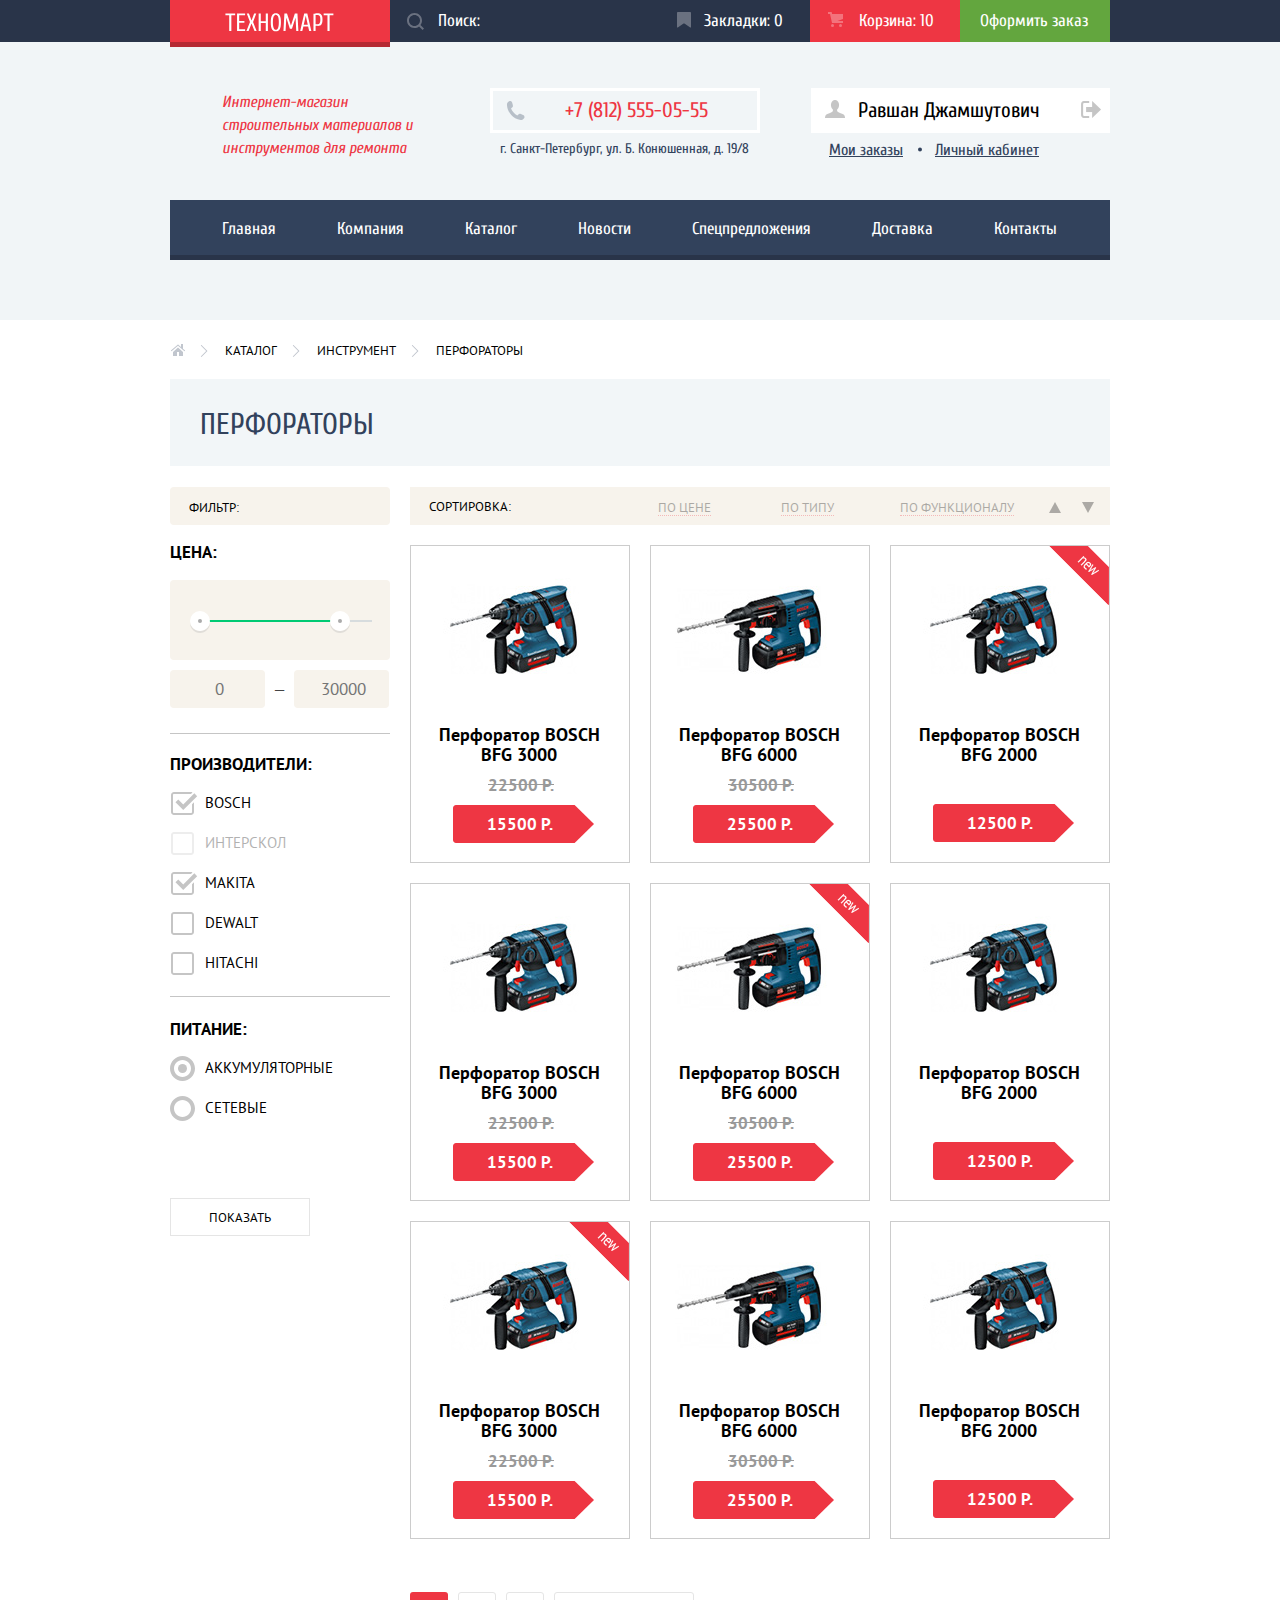
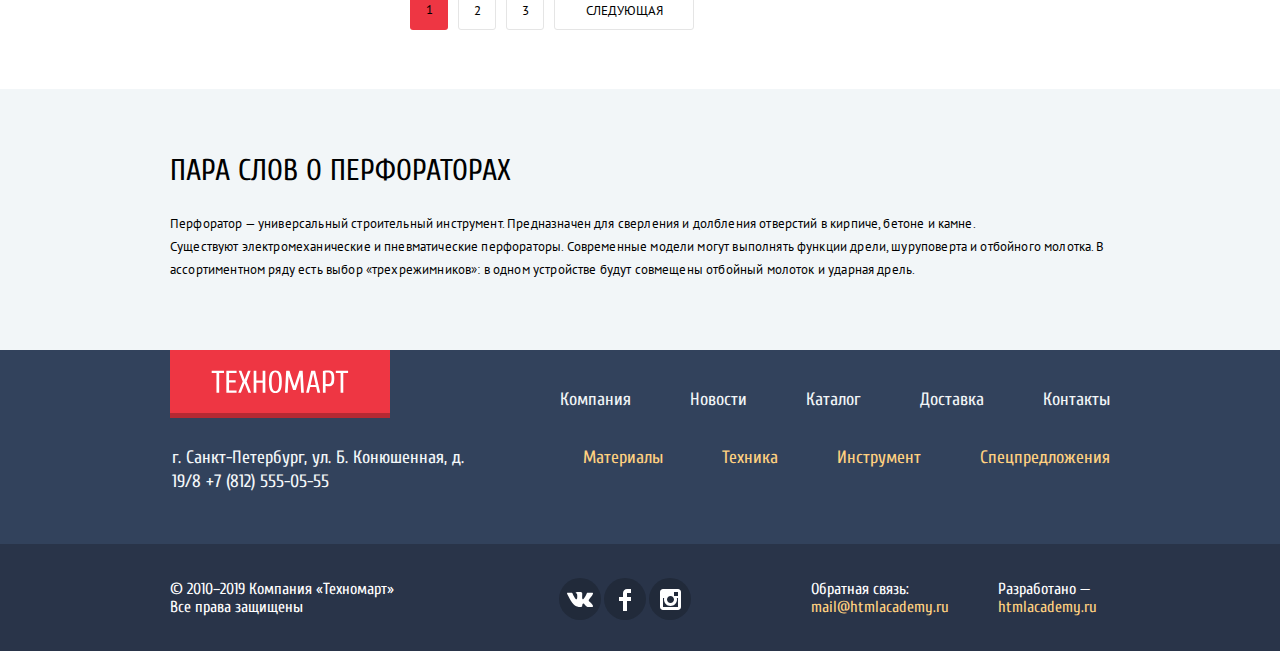
==== commit eaf47190: "1st try issues, pt.2" ====
--- a/catalog.html
+++ b/catalog.html
@@ -30,7 +30,7 @@
     </div>
     <div class="header-bottom">
       <div class="container">
-        <p class="store-description">Интернет-магазин<br>строительных материалов<br>и инструментов для ремонта</p>
+        <p class="store-description">Интернет-магазин строительных материалов и инструментов для ремонта</p>
         <div class="phone-address">
           <a class="phone" href="tel:+78125550555">+7 (812) 555-05-55</a>
           <p class="address">г. Санкт-Петербург, ул. Б. Конюшенная, д. 19/8</p>
@@ -324,8 +324,8 @@
           <a class="social-icon" href=""><img class="insta-social" src="img/insta-icon.svg" width="21" height="21" alt="Мы в инстаграме"></a>
         </div>
         <div class="contact-block">
-          <p>Обратная связь:<br><a class="company-links" href="mailto:mail@htmlacademy.ru">mail@htmlacademy.ru</a></p>
-          <p>Разработано — <br><a class="company-links" href="https://htmlacademy.ru/intensive/htmlcss">htmlacademy.ru</a>
+          <p>Обратная связь: <a class="company-links" href="mailto:mail@htmlacademy.ru">mail@htmlacademy.ru</a></p>
+          <p>Разработано — <a class="company-links" href="https://htmlacademy.ru/intensive/htmlcss">htmlacademy.ru</a>
           </p>
         </div>
       </div>
--- a/css/style.css
+++ b/css/style.css
@@ -483,6 +483,7 @@
 
 .info .how-to-pickup {
   margin-bottom: 33px;
+  width: 180px;
 }
 
 .info li {
@@ -522,6 +523,7 @@
 
 .credit {
   display: inline-block;
+  vertical-align: baseline;
   width: auto;
   padding-left: 45px;
   padding-right: 44px;
@@ -921,6 +923,7 @@
   font-weight: 700;
   line-height: 18px;
   display: inline-block;
+  vertical-align: baseline;
   width: 148px;
   height: 38px;
   margin-top: 8px;
@@ -1103,11 +1106,12 @@
 
 .contact-block {
   display: flex;
-  margin-right: 14px;
+  margin-right: -23px;
 }
 
 .contact-block p {
   margin-left: 52px;
+  width: 135px;
 }
 
 .shipment-contacts {
@@ -1496,6 +1500,7 @@
 .slider-indicator {
   position: relative;
   display: inline-block;
+  vertical-align: baseline;
   width: 10px;
   height: 10px;
   border-radius: 50%;
@@ -1770,11 +1775,12 @@
 }
 
 .service-button {
+  position: relative;
   box-sizing: border-box;
   width: 240px;
   min-height: 61px;
-  box-shadow: 0 1px 0 #293449, inset 0 1px 0 #405069;
   background-color: #32425c;
+  border: none;
   color: #ffffff;
   font-size: 21px;
   font-weight: 700;
@@ -1786,12 +1792,24 @@
   border: 0;
 }
 
+.service-button::before {
+  content: "";
+  position: absolute;
+  bottom: 0px;
+  left: 0;
+  width: 240px;
+  height: 1px;
+  background-color: #2b364a;
+  border-bottom: 1px solid #405069;
+}
+
 .service-button:hover,
 .service-button:focus {
   background-color: #293449;
 }
 
-.service-button:active {
+.service-button:active,
+.services-slider .active-service-button {
   background-color: #ffffff;
   color: #32425c;
 }
@@ -2152,6 +2170,10 @@
   margin-top: 2px;
 }
 
+.info .short-paragraph {
+  width: 385px;
+}
+
 .visually-hidden {
   position: absolute;
   clip: rect(0 0 0 0);
